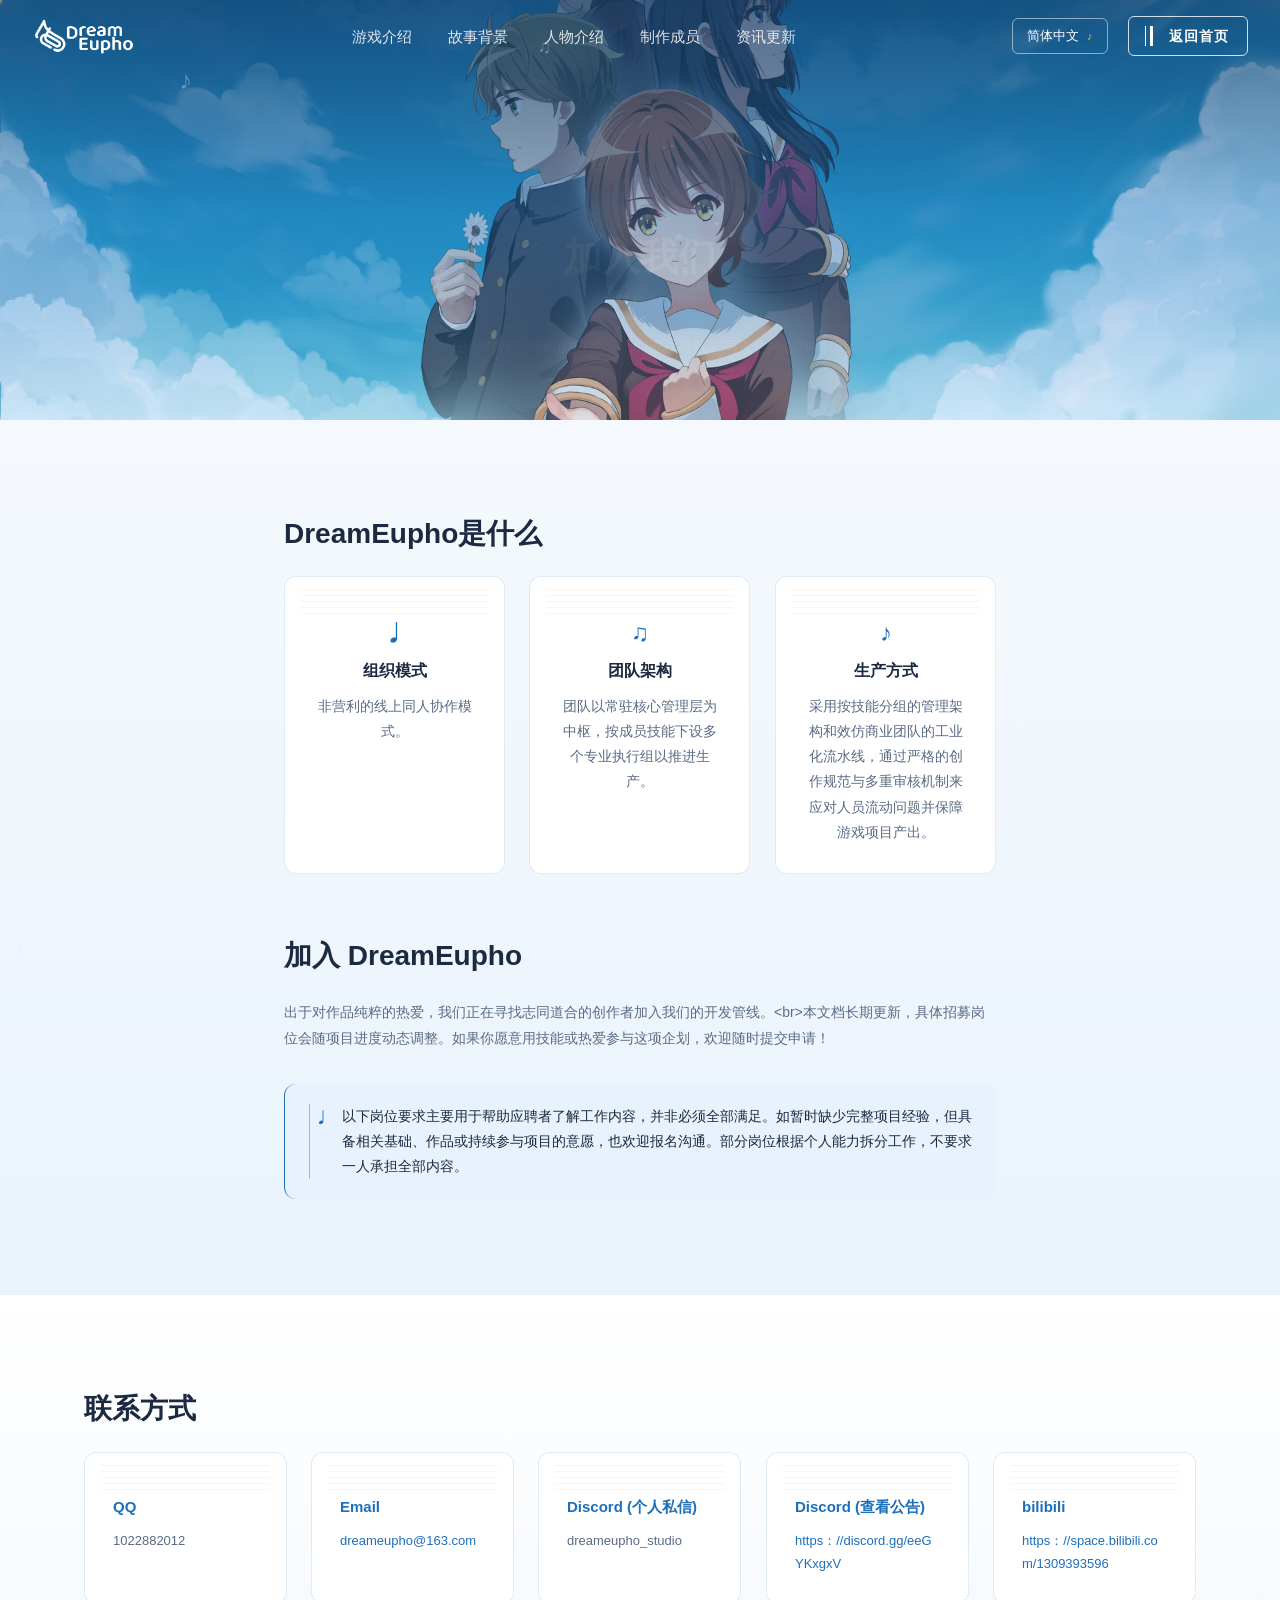
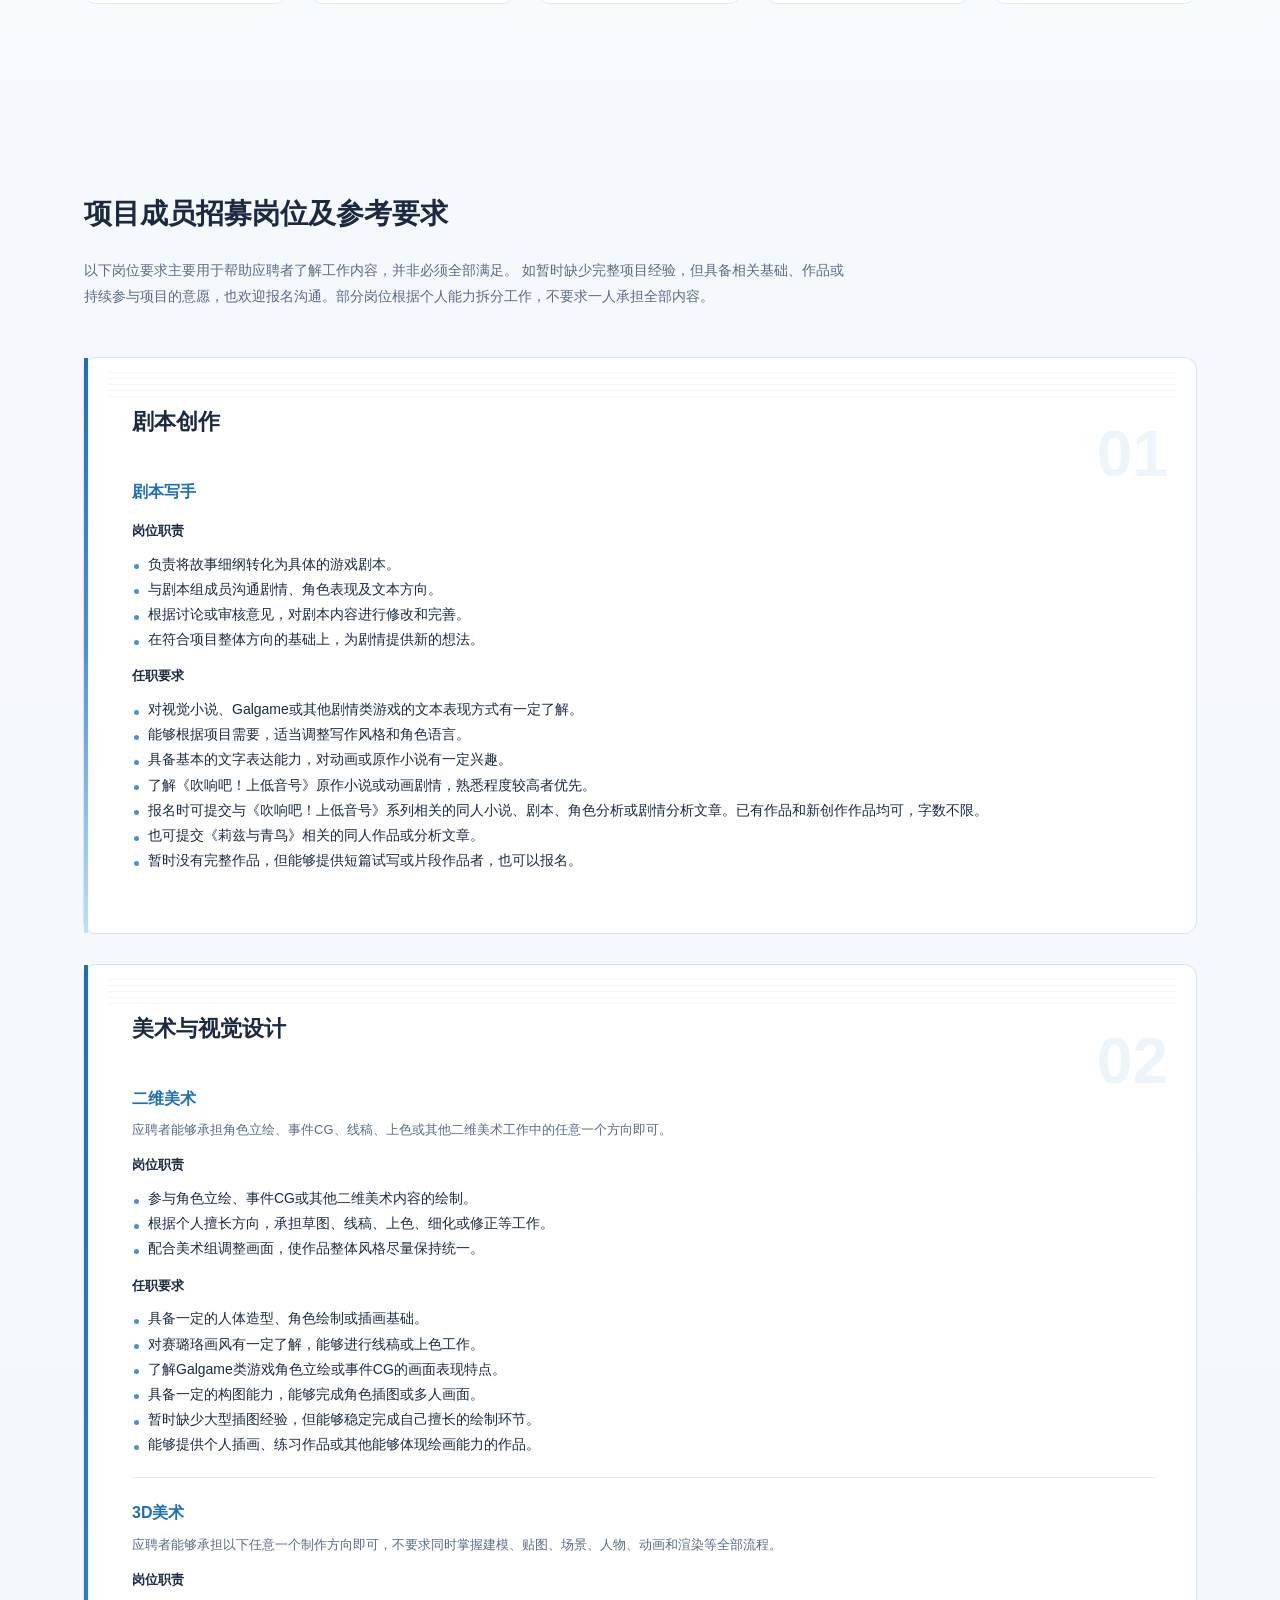
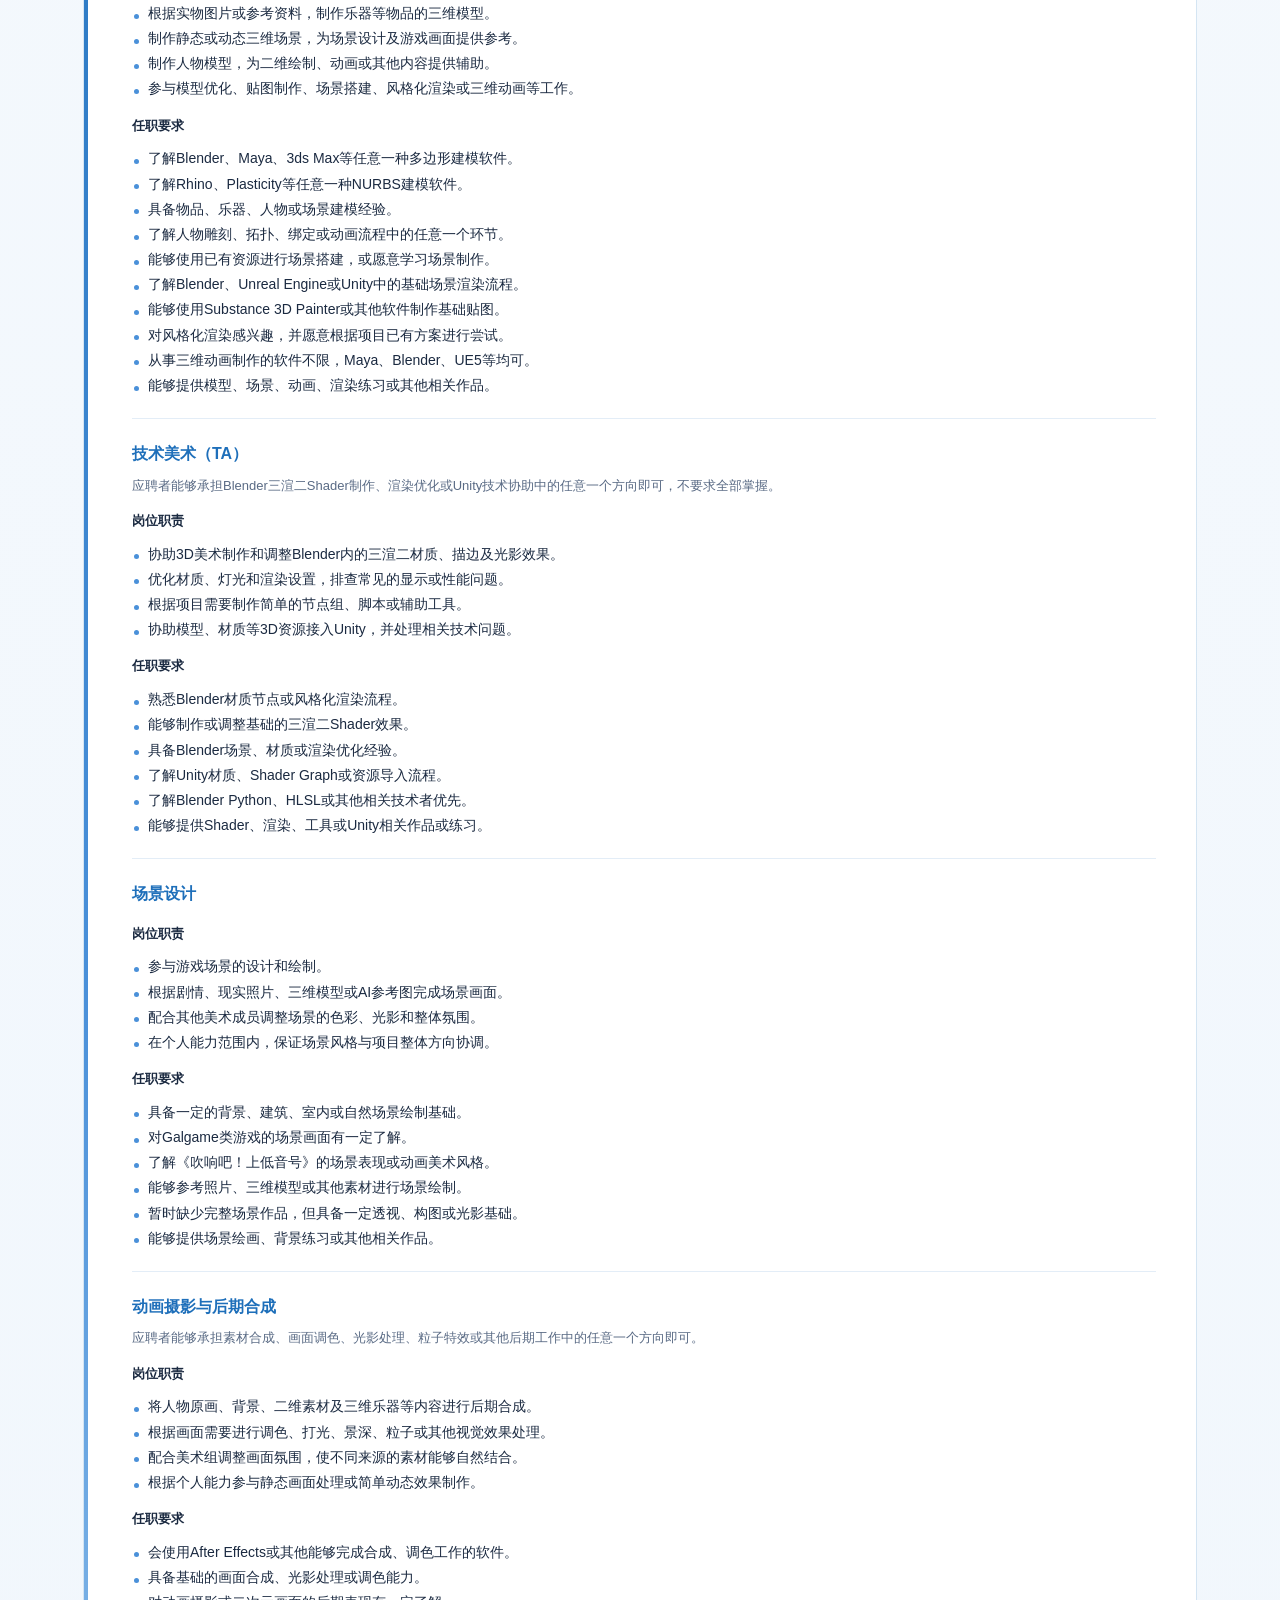
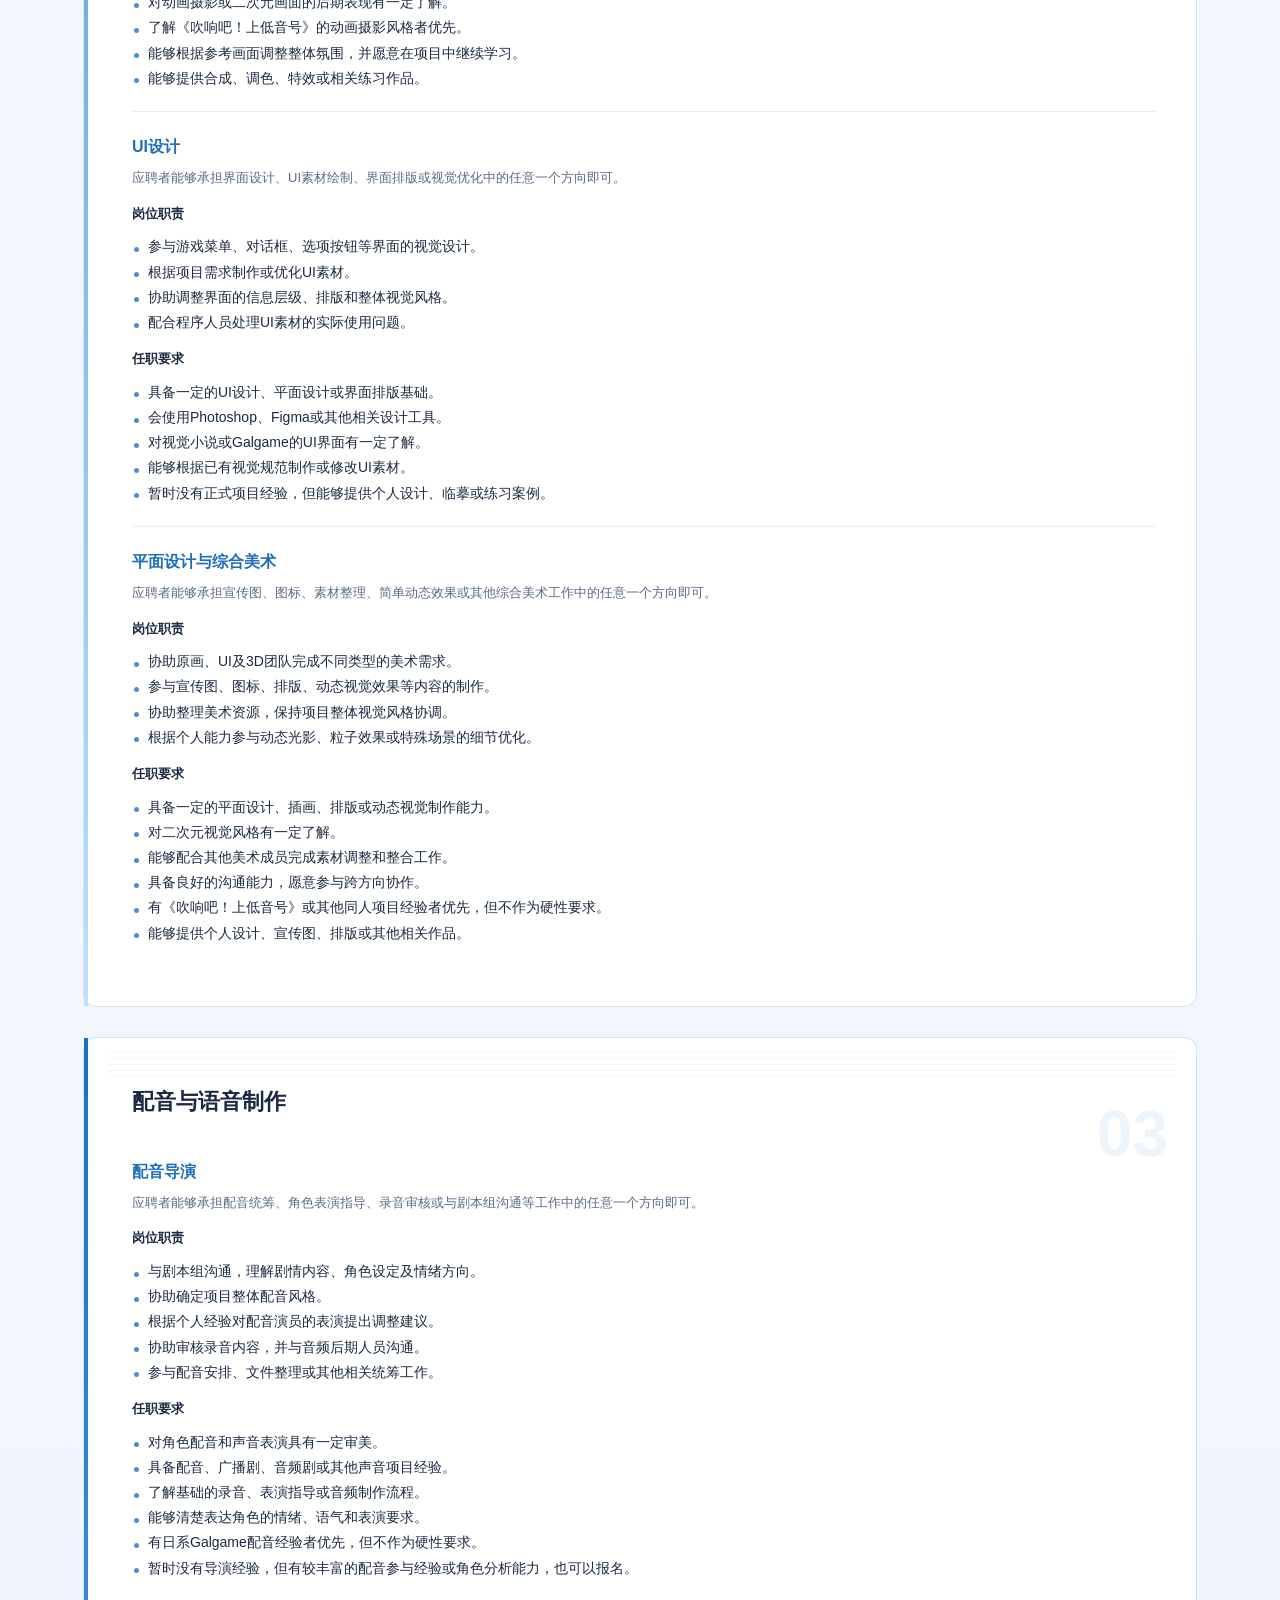
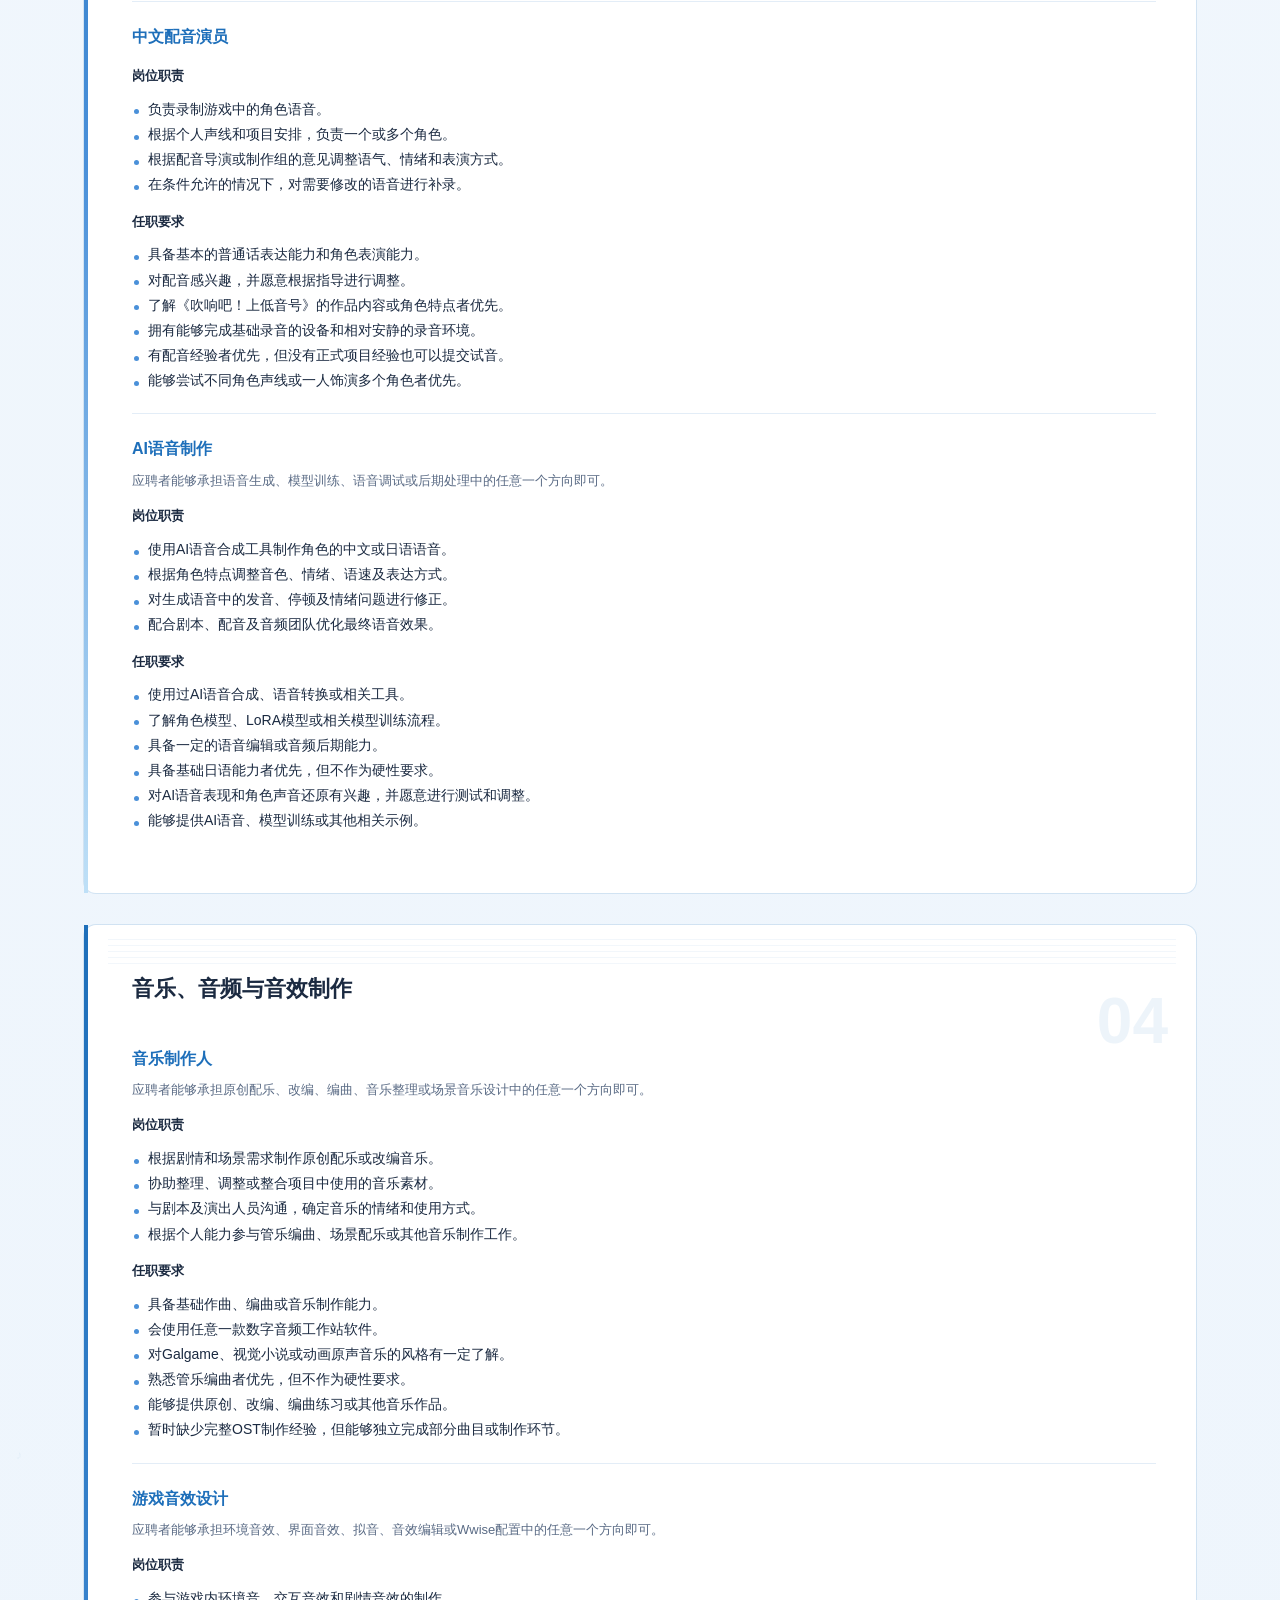
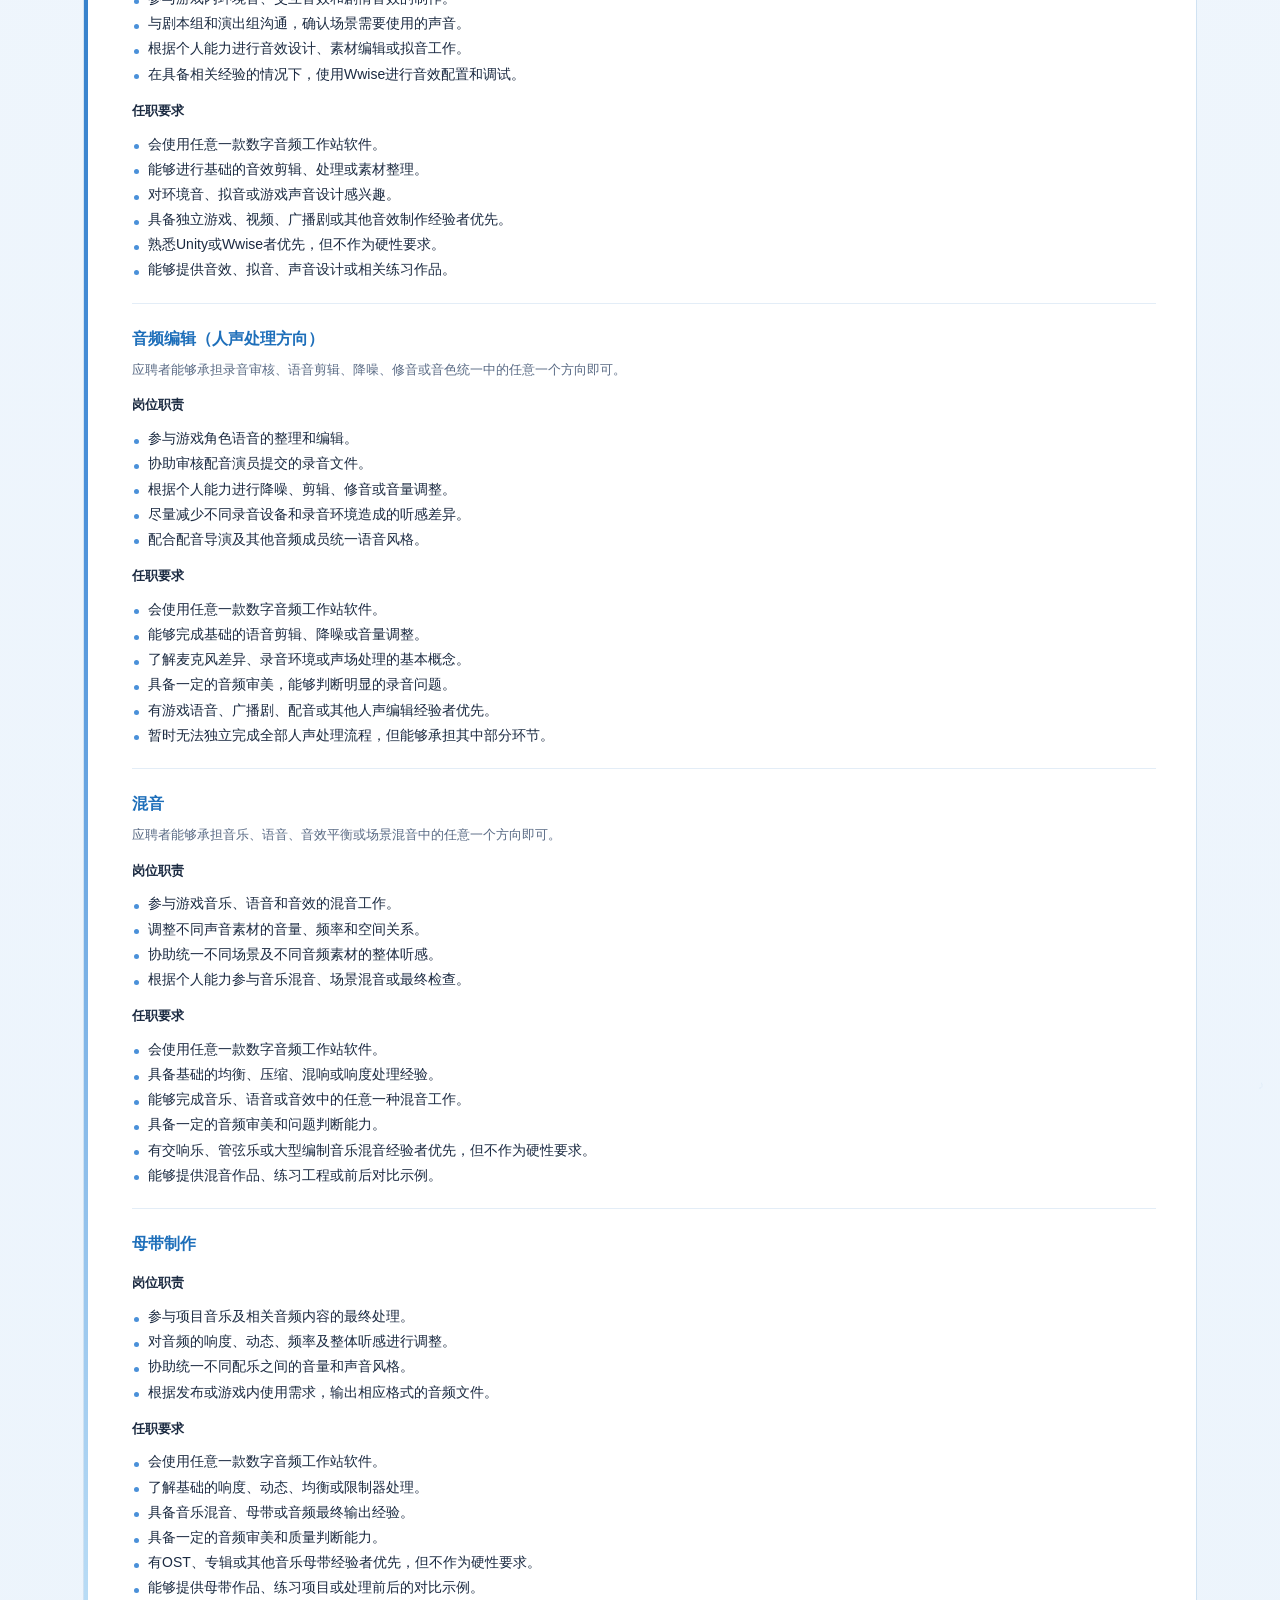
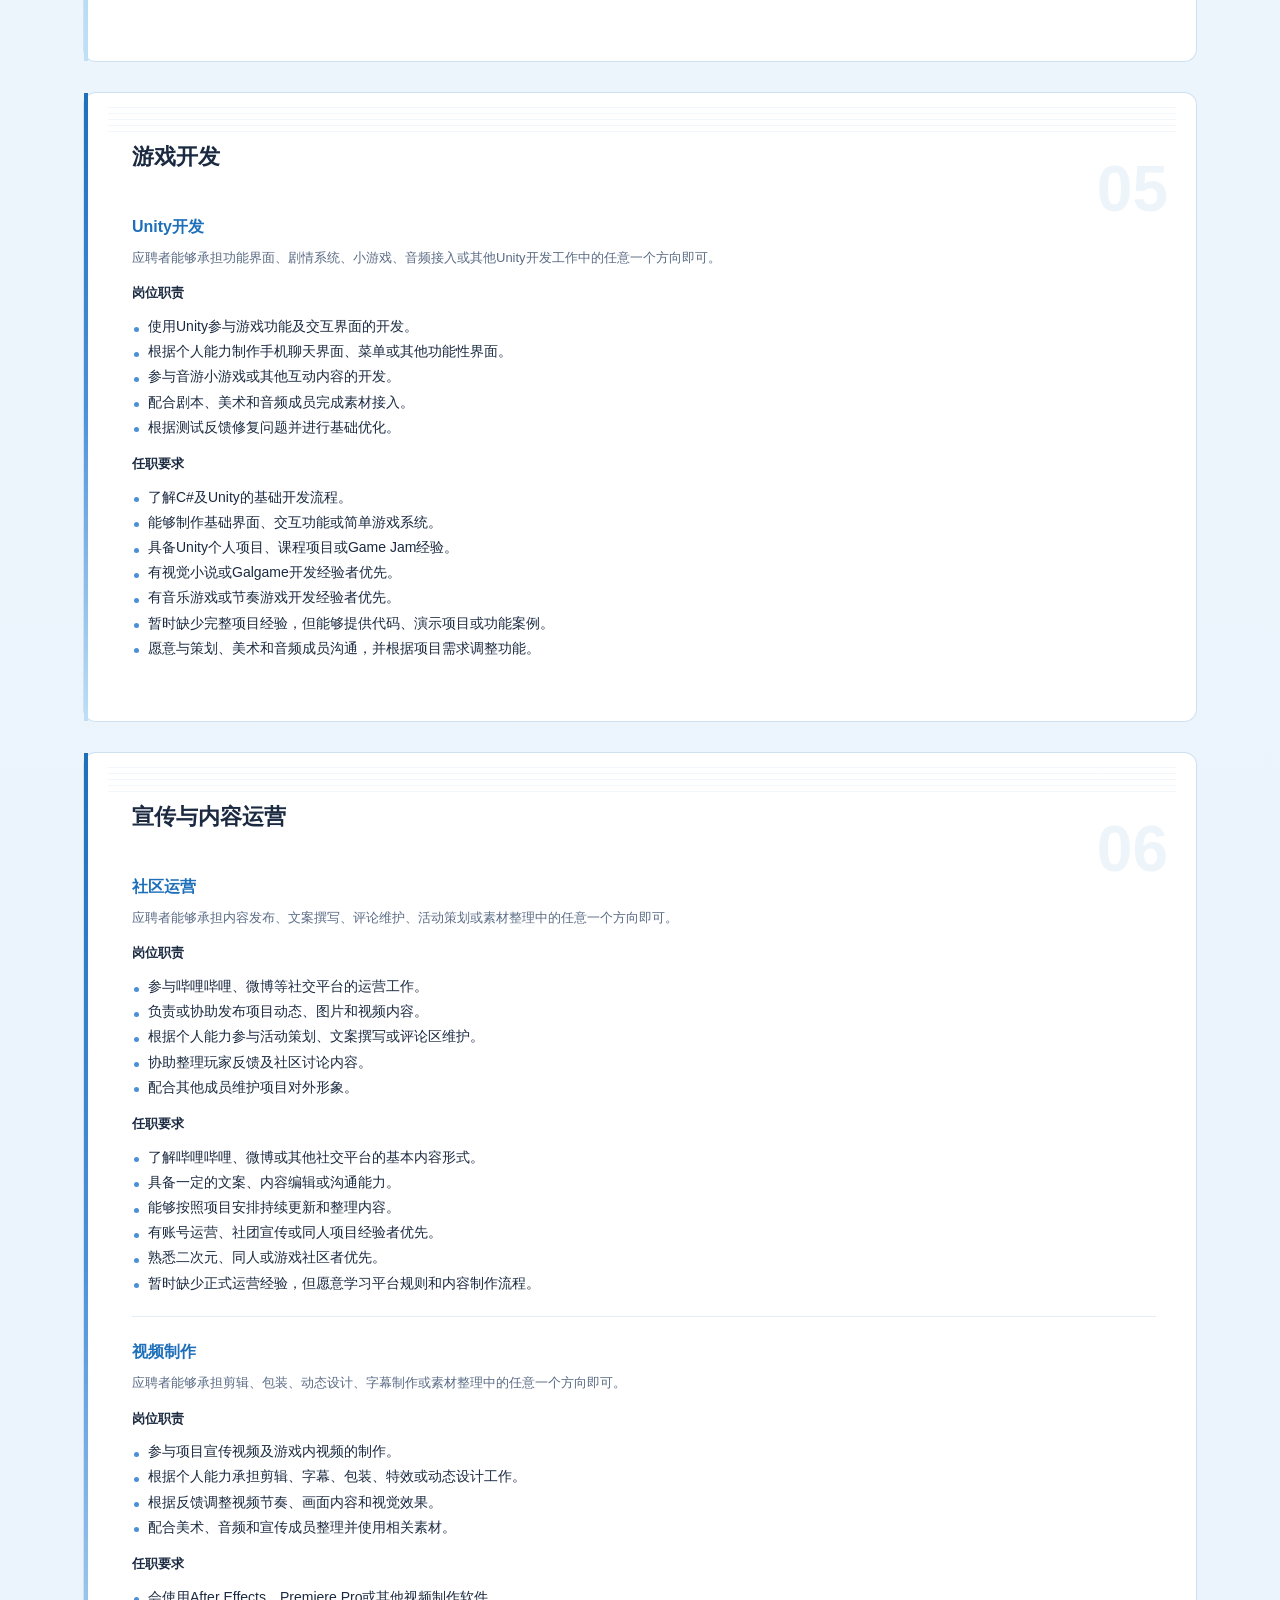
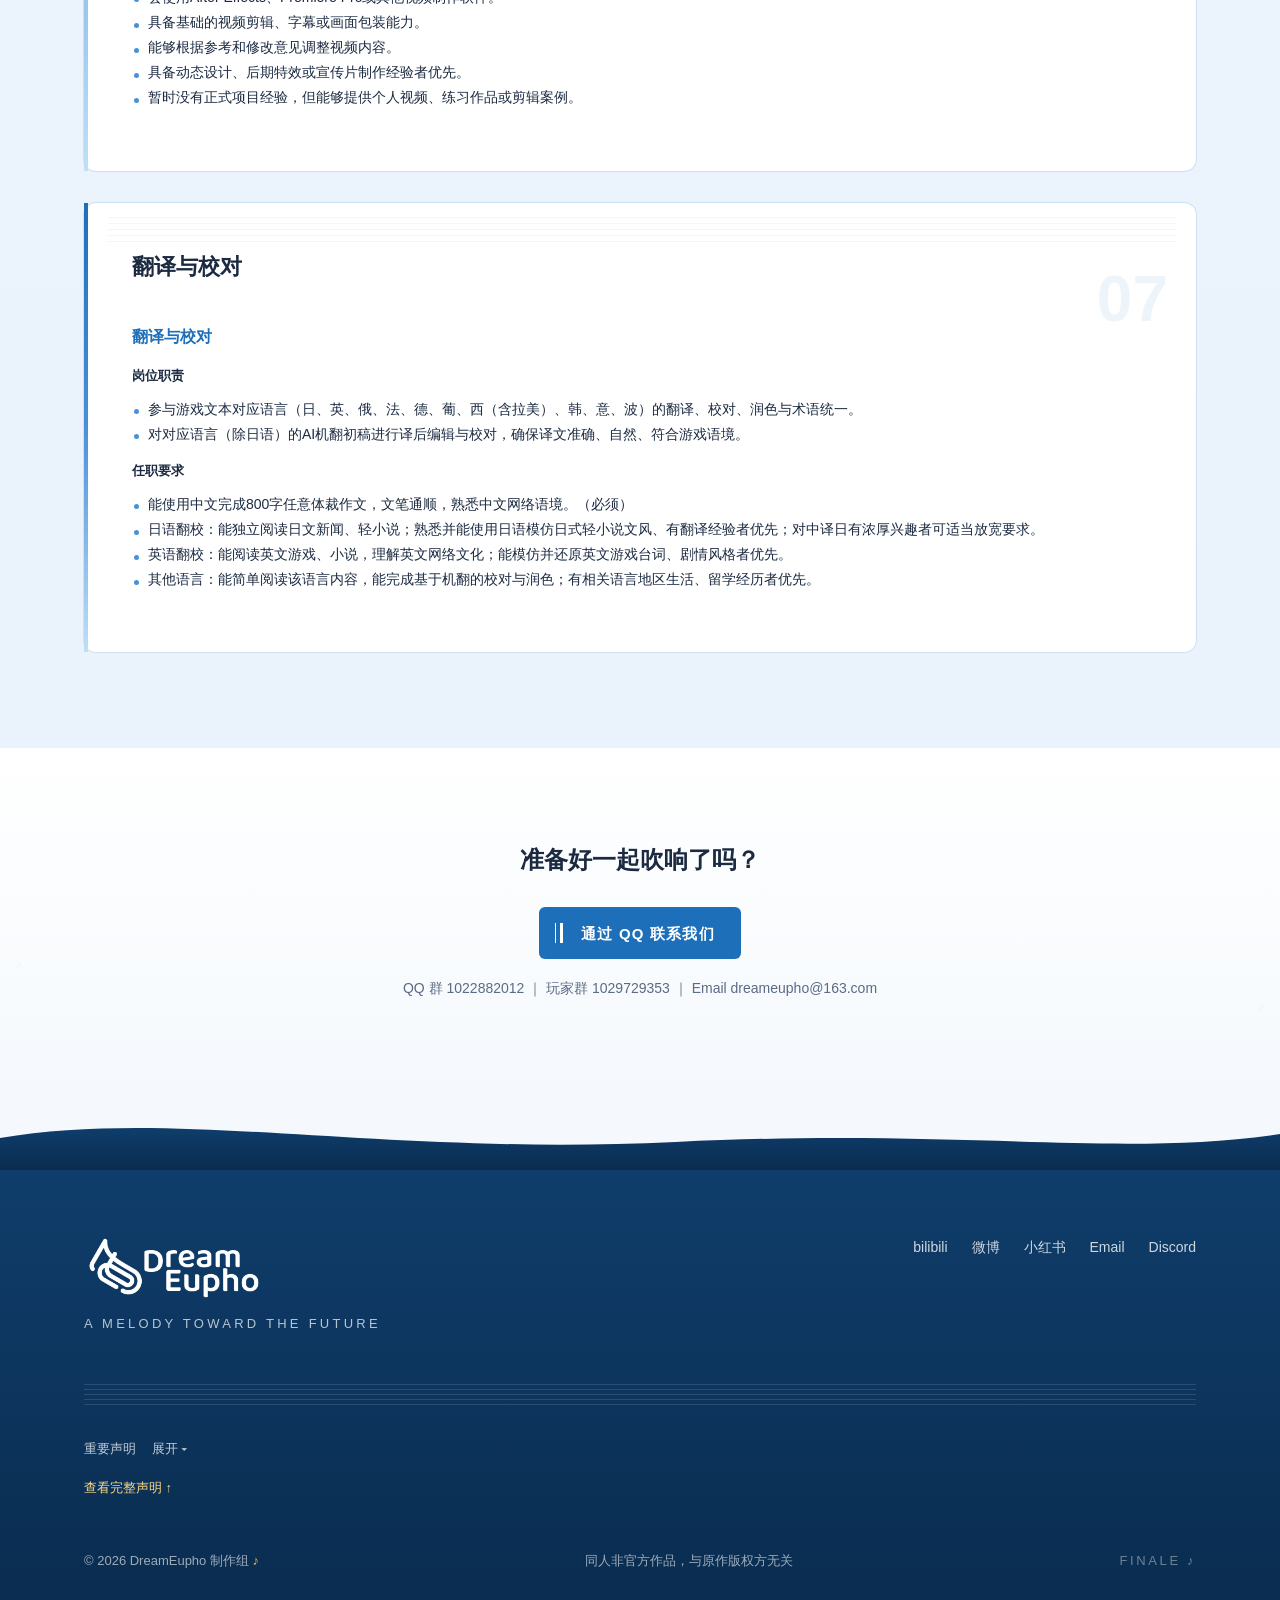
==== recruit.html @ 2f599049 "Initial commit: DreamEupho 梦想悠风 宣传网站" ====
<!DOCTYPE html>
<html lang="zh-CN">
<head>
<meta charset="UTF-8">
<meta name="viewport" content="width=device-width, initial-scale=1.0">
<title>加入我们 — DreamEupho 梦想悠风</title>
<meta name="description" content="DreamEupho 梦想悠风 项目成员招募 — 剧本 / 美术 / 配音 / 音乐 / 程序 / 运营 / 翻译 七大方向。">
<link rel="icon" type="image/png" href="assets/img/logo/DreamEupho_LOGO_b.png">
<link rel="stylesheet" href="css/style.css">
</head>
<body data-recr>

<!-- 五线谱滚动进度条 -->
<div class="progress" aria-hidden="true">
  <div class="progress-line"></div>
  <div class="progress-note">♪</div>
</div>

<!-- ================= 顶部导航「节目单谱架」 ================= -->
<nav class="nav" id="nav">
  <div class="nav-inner">
    <a class="brand" href="index.html">
      <span class="nav-logo"><img src="assets/img/logo/DreamEupho_LOGO_a.png" alt="DreamEupho"></span>
    </a>
    <div class="nav-links">
      <a href="index.html#intro" class="nav-link" data-ri18n="navIntro">游戏介绍</a>
      <a href="index.html#story" class="nav-link" data-ri18n="navStory">故事背景</a>
      <a href="index.html#characters" class="nav-link" data-ri18n="navChars">人物介绍</a>
      <a href="index.html#credits" class="nav-link" data-ri18n="navCredits">制作成员</a>
      <a href="index.html#news" class="nav-link" data-ri18n="navNews">资讯更新</a>
    </div>
    <div class="nav-right">
      <div class="mlang" id="mlangNav">
        <button class="mlang-btn" type="button" aria-expanded="false" aria-haspopup="listbox">
          <span class="mlang-current">简体中文</span><span class="mlang-caret">♪</span>
        </button>
        <div class="mlang-panel" role="listbox" aria-label="Language"></div>
      </div>
      <a href="index.html" class="btn btn-primary nav-cta"><span data-ri18n="backHome">返回首页</span></a>
      <button class="hamburger" id="hamburger" aria-label="打开菜单" aria-expanded="false">
        <span class="bar"></span><span class="bar"></span><span class="h-note">♪</span>
      </button>
    </div>
  </div>
</nav>

<!-- ================= 移动端菜单「演奏会节目单」 ================= -->
<div class="mobile-menu" id="mobileMenu">
  <div class="mm-panel">
    <div class="mm-header">
      <span class="mm-brandimg"><img src="assets/img/logo/DreamEupho_LOGO_b.png" alt=""></span>
      <div class="mm-headertext">
        <span class="mm-prog">PROGRAM</span>
        <span class="mm-sub" data-i18n="mmSub">节目单 · 通向未来的旋律</span>
      </div>
      <button class="mm-close" id="mmClose" aria-label="关闭菜单">
        <span class="bar-tc thin"></span><span class="bar-tc thick"></span>
      </button>
    </div>
    <nav class="mm-links">
      <a href="index.html#intro"><span class="mi">01</span><span class="mn" data-ri18n="navIntro">游戏介绍</span><span class="ml"></span><span class="me">INTRODUCTION</span></a>
      <a href="index.html#story"><span class="mi">02</span><span class="mn" data-ri18n="navStory">故事背景</span><span class="ml"></span><span class="me">STORY</span></a>
      <a href="index.html#characters"><span class="mi">03</span><span class="mn" data-ri18n="navChars">人物介绍</span><span class="ml"></span><span class="me">CHARACTERS</span></a>
      <a href="index.html#credits"><span class="mi">04</span><span class="mn" data-ri18n="navCredits">制作成员</span><span class="ml"></span><span class="me">CREDITS</span></a>
      <a href="index.html#news"><span class="mi">05</span><span class="mn" data-ri18n="navNews">资讯更新</span><span class="ml"></span><span class="me">NEWS</span></a>
    </nav>
    <div class="mm-bottom">
      <div class="mlang" id="mlangMenu">
        <button class="mlang-btn" type="button" aria-expanded="false" aria-haspopup="listbox">
          <span class="mlang-current">简体中文</span><span class="mlang-caret">♪</span>
        </button>
        <div class="mlang-panel" role="listbox" aria-label="Language"></div>
      </div>
      <a href="index.html" class="btn btn-primary mm-join"><span data-ri18n="backHome">返回首页</span></a>
    </div>
    <svg class="mm-cloud" viewBox="0 0 1440 90" preserveAspectRatio="none" aria-hidden="true">
      <path d="M0,90 L0,58 C180,20 380,78 720,60 C1040,44 1260,80 1440,52 L1440,90 Z" fill="#FFFFFF"/>
    </svg>
  </div>
</div>

<main>

  <!-- ================= ENCORE 页头 ================= -->
  <section class="encore-head" id="top">
    <div class="hero-bgimg" aria-hidden="true"></div>
    <div class="hero-shade" aria-hidden="true"></div>
    <span class="hero-note hn-1" aria-hidden="true">♪</span>
    <span class="hero-note hn-2" aria-hidden="true">♫</span>

    <div class="encore-content">
      <span class="encore-num">EN</span>
      <h1 class="encore-title" data-ri18n="headerEyebrow">加入我们</h1>
      <p class="encore-en" data-ri18n="headerSub">JOIN US</p>
      <p class="encore-sub" data-i18n="encoreSub">出于对作品纯粹的热爱，我们正在寻找志同道合的创作者</p>
    </div>
  </section>

  <!-- ================= 招募说明 ================= -->
  <section class="section mv-block" id="about">
    <span class="baton" aria-hidden="true"></span>
    <div class="container-narrow reveal">
      <h2 class="sec-title" id="aboutTitle">DreamEupho 是什么</h2>
      <div class="what-cards" id="whatCards"></div>

      <h2 class="sec-title" id="joinTitle">加入 DreamEupho</h2>
      <p class="sec-desc" id="joinText">出于对作品纯粹的热爱，我们正在寻找志同道合的创作者加入我们的开发管线。本文档长期更新，具体招募岗位会随项目进度动态调整。如果你愿意用技能或热爱参与这项企划，欢迎随时提交申请！</p>
      <div class="tip-bar">
        <span class="tip-icon">♩</span>
        <span data-i18n="rTip">以下岗位要求主要用于帮助应聘者了解工作内容，并非必须全部满足。如暂时缺少完整项目经验，但具备相关基础、作品或持续参与项目的意愿，也欢迎报名沟通。部分岗位根据个人能力拆分工作，不要求一人承担全部内容。</span>
      </div>
    </div>
  </section>

  <!-- ================= 联系方式 ================= -->
  <section class="section section-alt mv-block" id="contact">
    <span class="baton" aria-hidden="true"></span>
    <div class="container reveal">
      <h2 class="sec-title" id="contactTitle">联系方式</h2>
      <div class="contact-grid" id="contactGrid"></div>
    </div>
  </section>

  <!-- ================= 岗位列表 ================= -->
  <section class="section mv-block" id="jobs">
    <span class="baton" aria-hidden="true"></span>
    <div class="container reveal">
      <h2 class="sec-title" id="jobsTitle">项目成员招募岗位</h2>
      <p class="sec-desc" id="jobsDesc">以下岗位要求主要用于帮助应聘者了解工作内容，并非必须全部满足。</p>
      <div class="job-list" id="jobList"></div>
    </div>
  </section>

  <!-- ================= 底部 CTA ================= -->
  <section class="section section-alt cta-bottom mv-block" id="join">
    <span class="baton" aria-hidden="true"></span>
    <div class="container reveal">
      <h2 data-ri18n="ctaBottomTitle">准备好一起吹响了吗？</h2>
      <a href="mailto:dreameupho@163.com" class="btn btn-primary btn-lg" data-ri18n="ctaBottomBtn">通过 QQ 联系我们</a>
      <p class="cta-sub" style="margin-top:16px;color:var(--slate);">QQ 群 1022882012 ｜ 玩家群 1029729353 ｜ Email dreameupho@163.com</p>
    </div>
  </section>

</main>

<!-- ================= 页脚 ================= -->
<svg class="foot-cloud" viewBox="0 0 1440 72" preserveAspectRatio="none" aria-hidden="true">
  <defs>
    <linearGradient id="gNightR" x1="0" y1="0" x2="0" y2="1">
      <stop offset="0" stop-color="#0F3D6B"/><stop offset="1" stop-color="#0A2C4F"/>
    </linearGradient>
  </defs>
  <path d="M0,72 L0,40 C200,10 420,58 760,44 C1080,30 1260,60 1440,36 L1440,72 Z" fill="url(#gNightR)"/>
</svg>

<footer class="footer">
  <div class="container">
    <div class="footer-top">
      <div class="foot-brand">
        <img src="assets/img/logo/DreamEupho_LOGO_a.png" alt="DreamEupho 梦想悠风" class="foot-logo">
        <p class="foot-tagline" data-i18n="footTagline">A MELODY TOWARD THE FUTURE</p>
      </div>
      <div class="foot-social">
        <a href="https://space.bilibili.com/1309393596" target="_blank" rel="noopener">bilibili</a>
        <a href="https://weibo.com" target="_blank" rel="noopener">微博</a>
        <a href="https://www.xiaohongshu.com" target="_blank" rel="noopener">小红书</a>
        <a href="mailto:dreameupho@163.com">Email</a>
        <a href="https://discord.gg/eeGYKxgxV" target="_blank" rel="noopener">Discord</a>
      </div>
    </div>

    <hr class="foot-divider">

    <div class="foot-notice">
      <button class="foot-notice-toggle"><span data-i18n="footNotice">重要声明</span>&nbsp;<span class="caret" data-i18n="footExpand">展开 ▾</span></button>
      <div class="foot-notice-body" id="footNoticeBody"></div>
      <a href="index.html#notice" class="foot-notice-link" data-i18n="footFull">查看完整声明 ↑</a>
    </div>

    <div class="foot-bottom">
      <span><span id="footCopyright">© 2026 DreamEupho 制作组</span> <span class="gold-note">♪</span></span>
      <span data-ri18n="footerLine1" id="footDoujin">同人非官方作品，与原作版权方无关</span>
      <span class="finale">FINALE ♪</span>
    </div>
  </div>
</footer>

<script src="js/data.js?v=2"></script>
<script src="js/main.js?v=2"></script>
<script src="js/recruit-i18n.js?v=2"></script>
</body>
</html>
---- css/style.css ----
/* ============================================================
   DreamEupho 梦想悠风 — 宣传网站全局样式 v3（去 AI 化）
   规范来源：设计/设计方案.md（v1）+ 设计/设计修订v2.md + 设计/设计去AI化.md
   「节目单谱架 / 总谱页头 / 乐谱纸 / 小节线」—— 从管乐团题材长出的定制语言
   ============================================================ */

/* ---------- 1. 变量与基础 ---------- */
:root {
  --blue: #1E6FBA;
  --blue-deep: #0F3D6B;
  --blue-mid: #4A90D9;
  --blue-pale: #BFE0F7;
  --white: #FFFFFF;
  --mist: #F5F9FD;
  --gold: #F2B33D;
  --honey: #FBD98A;
  --ink: #1B2A41;
  --slate: #5A6B85;
  --tag-bg: #E8F2FC;

  --grad-sky: linear-gradient(180deg, #0F3D6B 0%, #1E6FBA 45%, #4A90D9 75%, #BFE0F7 100%);
  --grad-mist: linear-gradient(180deg, #FFFFFF 0%, #F5F9FD 100%);
  --grad-gold: linear-gradient(90deg, #F2B33D, #FBD98A);
  --grad-night: linear-gradient(180deg, #0F3D6B, #0A2C4F);
  --grad-logo: linear-gradient(135deg, #1E6FBA, #4A90D9);

  --shadow-card: 0 4px 24px rgba(30,111,186,0.08);
  --shadow-hover: 0 12px 40px rgba(30,111,186,0.16);
  --shadow-cta: 0 6px 20px rgba(30,111,186,0.35);

  --font-cn: "Noto Sans SC", "Source Han Sans SC", "思源黑体", "PingFang SC", "Hiragino Sans GB", "Microsoft YaHei", sans-serif;
  --font-en: "Quicksand", "Noto Sans SC", "PingFang SC", sans-serif;

  --r-card: 12px;
  --r-btn: 6px;
}

* { margin: 0; padding: 0; box-sizing: border-box; }

html {
  scroll-behavior: smooth;
  -webkit-text-size-adjust: 100%;
}

body {
  font-family: var(--font-cn);
  font-size: 16px;
  line-height: 1.9;
  color: var(--ink);
  background: var(--mist);
  overflow-x: hidden;
}

html.lang-en body,
html.lang-en p,
html.lang-en li { line-height: 1.8; }

img { display: block; max-width: 100%; }

a { color: var(--blue); text-decoration: none; }
button { font-family: inherit; cursor: pointer; border: none; background: none; }

ul, ol { list-style: none; }

h1, h2, h3, h4 { font-family: var(--font-cn); color: var(--ink); line-height: 1.3; }

::selection { background: var(--blue-pale); color: var(--blue-deep); }

/* 锚点偏移（导航 72px） */
section[id] { scroll-margin-top: 88px; }

/* ---------- 2. 工具类 ---------- */
.container { max-width: 1160px; margin: 0 auto; padding: 0 24px; }
.container-narrow { max-width: 760px; margin: 0 auto; padding: 0 24px; }
.container-wide { max-width: 1280px; margin: 0 auto; padding: 0 24px; }

.section {
  padding: 96px 0;
  position: relative;
  background: linear-gradient(180deg, #F5F9FD 0%, #EAF3FC 100%);
}
.section-alt { background: linear-gradient(180deg, #FFFFFF 0%, #F5F9FD 100%); }
/* 正文区淡音符氛围（左右各一，固定不漂移） */
.section::before,
.section::after {
  content: "♪";
  position: absolute;
  font-size: 12px;
  line-height: 1;
  color: rgba(30,111,186,0.05);
  pointer-events: none;
  z-index: 0;
}
.section::before { left: 16px; top: 60%; }
.section::after { right: 16px; top: 72%; }
/* 极淡云朵剪影（角落固定） */
.bg-cloud {
  position: absolute;
  opacity: 0.05;
  pointer-events: none;
  z-index: 0;
}
.bg-c1 { right: 0; top: 18%; width: 60%; height: 56px; }
.bg-c2 { left: 0; bottom: 8%; width: 55%; height: 60px; }
.bg-c3 { right: 0; bottom: 12%; width: 65%; height: 52px; }

.gold-note { color: var(--gold); font-style: normal; }

/* 五线谱工具类（repeating-linear-gradient，参数随场景覆盖） */
.staff {
  display: block;
  height: 49px;
  background-image: repeating-linear-gradient(
    to bottom,
    currentColor 0px,
    currentColor 1px,
    transparent 1px,
    transparent 12px
  );
  pointer-events: none;
}

/* 子区块标题：小节线样式的短竖线 */
.sub-head {
  display: flex;
  align-items: center;
  gap: 14px;
  font-size: 20px;
  font-weight: 700;
  margin: 0 0 24px;
}
.sub-head::before {
  content: "";
  width: 4px;
  height: 22px;
  border-radius: 2px;
  background: var(--blue);
  box-shadow: 2px 0 0 rgba(30,111,186,0.35);
  flex: none;
}

/* ---------- 3. C.1 小节线按钮 ---------- */
.btn {
  position: relative;
  display: inline-flex;
  align-items: center;
  justify-content: center;
  font-family: var(--font-en);
  font-weight: 700;
  font-size: 15px;
  line-height: 1;
  letter-spacing: 0.08em;
  border-radius: var(--r-btn);
  padding: 0 26px 0 42px;
  white-space: nowrap;
  transition: background 0.2s ease, color 0.2s ease, transform 0.2s ease;
}
.btn:hover { transform: translateY(-1px); }
.btn:active { transform: scale(0.98); }
/* 左内侧终止线：细线 1px + 粗线 3px，间距 4px，高 20px */
.btn::before,
.btn::after {
  content: "";
  position: absolute;
  left: 16px;
  top: 50%;
  transform: translateY(-50%);
  height: 20px;
  background: currentColor;
}
.btn::before { width: 1px; }
.btn::after {
  left: 21px;
  width: 3px;
  transition: background 0.2s ease, transform 0.2s ease;
}
.btn:hover::after { background: var(--gold); transform: translateY(-50%) translateX(2px); }

.btn-lg { height: 52px; }
.btn-md { height: 48px; }

/* 主按钮（浅底）：主蓝底白字 */
.btn-primary { background: var(--blue); color: var(--white); }
.btn-primary:hover { background: var(--blue-deep); }
/* 白底按钮（深底/Hero）：白底主蓝字 */
.btn-white { background: var(--white); color: var(--blue); }
.btn-white:hover { color: var(--blue-mid); }
/* 次按钮：透明底 1px 主蓝 45% 描边 */
.btn-ghost { border: 1px solid rgba(30,111,186,0.45); color: var(--blue); background: transparent; }
.btn-ghost:hover { background: var(--tag-bg); }
/* 深蓝底上的白色描边次按钮 */
.btn-ghost-white { border: 1px solid rgba(255,255,255,0.45); color: var(--white); background: transparent; }
.btn-ghost-white:hover { background: rgba(255,255,255,0.15); }
/* 音符 hover 颤音 */
.btn .note { display: inline-block; font-style: normal; color: var(--gold); }
.btn:hover .note { animation: vibrato 0.3s ease 2; }

/* 文字链接按钮 */
.link-btn { color: var(--blue); font-weight: 700; font-size: 16px; display: inline-flex; align-items: center; gap: 4px; }
.link-btn .arr { transition: transform 0.2s ease; }
.link-btn:hover .arr { transform: translateX(4px); }

/* ---------- 4. C.2 乐谱纸卡片 ---------- */
.card {
  position: relative;
  background: var(--white);
  border: 1px solid rgba(30,111,186,0.14);
  border-radius: var(--r-card);
  padding: 44px 28px 28px;
  transition: border-color 0.25s ease, transform 0.25s ease;
}
/* 页眉谱线带（5×1px 线距 6px 主蓝 6%，距顶 12px） */
.card::before {
  content: "";
  position: absolute;
  top: 12px;
  left: 16px;
  right: 16px;
  height: 25px;
  background-image: repeating-linear-gradient(to bottom, rgba(30,111,186,0.06) 0 1px, transparent 1px 6px);
  transition: opacity 0.25s ease;
  pointer-events: none;
}
/* 右上角金♪落款（hover 淡入） */
.card::after {
  content: "♪";
  position: absolute;
  top: 15px;
  right: 18px;
  font-size: 12px;
  line-height: 1;
  color: var(--gold);
  opacity: 0;
  transition: opacity 0.2s ease;
  pointer-events: none;
}
.card:hover { border-color: rgba(30,111,186,0.45); transform: translateY(-2px); }
.card:hover::before { background-image: repeating-linear-gradient(to bottom, rgba(30,111,186,0.12) 0 1px, transparent 1px 6px); }
.card:hover::after { opacity: 1; animation: vibrato 0.3s ease 2; }

/* ---------- 5. C.5 批注框标签 ---------- */
.chip {
  display: inline-flex;
  align-items: center;
  height: 26px;
  padding: 0 10px;
  border-radius: 4px;
  border: 1px solid rgba(30,111,186,0.3);
  background: transparent;
  font-size: 12px;
  font-weight: 700;
  letter-spacing: 0.03em;
  color: var(--blue);
}
.chip-gold { border-color: rgba(242,179,61,0.6); color: var(--gold); }
.chip-slate { border-color: rgba(90,107,133,0.35); color: var(--slate); }

/* ---------- 6. 进入动效（C.6 记谱动作 + B.1 乐章表演） ---------- */
/* 区块容器：内容区微升 8px（不隐藏，供页头表演可见） */
.reveal { transform: translateY(8px); transition: transform 0.6s cubic-bezier(0.16, 1, 0.3, 1); }
.reveal.in { transform: none; }
/* 内容块：滚动驱动渐进呈现（Apple 式：opacity + translateY + scale 随进入视口进度） */
.fade-up { opacity: 0; transform: translateY(48px) scale(0.98); transition: opacity 0.4s cubic-bezier(0.16, 1, 0.3, 1), transform 0.4s cubic-bezier(0.16, 1, 0.3, 1); will-change: transform; }
.fade-up.in { opacity: 1; transform: none; }
/* Chrome/Edge 115+：CSS Scroll-Driven Animations（丝滑零 JS，双向滚动驱动） */
@supports (animation-timeline: view()) {
  .fade-up {
    animation: appleFade cubic-bezier(0.16, 1, 0.3, 1) both;
    animation-timeline: view();
    animation-range: entry 0% entry 95%;
  }
  /* 同区块偶数元素在时间线上错开约 5%（等价负 delay），依次浮现的 Apple 节奏 */
  .fade-up:nth-child(2n) { animation-range: entry 5% entry 100%; }
  /* hover 时暂停滚动驱动动画（fill both 会锁死 transform），让卡片普通 hover 位移生效 */
  .fade-up:hover { animation: none; opacity: 1; transform: translateY(-2px); }
  .news-row.fade-up:hover { transform: none; }
  @keyframes appleFade {
    from { opacity: 0; transform: translateY(48px) scale(0.98); }
    to { opacity: 1; transform: none; }
  }
}

/* 指挥棒起拍：每个乐章的「起拍」金线 */
.mv-block { position: relative; }
.baton {
  position: absolute;
  top: 40px;
  left: 0; right: 0;
  height: 2px;
  background: var(--gold);
  border-radius: 2px;
  transform: scaleX(0);
  transform-origin: left center;
  opacity: 0;
  pointer-events: none;
  z-index: 5;
}
.baton.go { animation: batonSweep 0.35s cubic-bezier(0.16, 1, 0.3, 1) forwards; }
@keyframes batonSweep {
  0% { transform: scaleX(0); opacity: 0; }
  25% { opacity: 1; }
  100% { transform: scaleX(1); opacity: 0; }
}
@keyframes popIn {
  0% { transform: scale(0.8); opacity: 0; }
  100% { transform: scale(1); opacity: 1; }
}

/* ---------- 7. 顶部导航「节目单谱架」（透明态 + 纸感态） ---------- */
.nav {
  position: fixed;
  top: 0; left: 0; right: 0;
  height: 72px;
  background: transparent;
  z-index: 100;
  transition: background 0.3s ease;
}
/* 透明态无 ::after 谱线（Hero CG 干净）；纸感态保留（见 .nav.paper::after） */
/* 顶部透明态文字/线/控件 */
.nav .nav-link { color: rgba(255,255,255,0.85); }
.nav .nav-link:hover { color: #FFFFFF; }
.nav .nav-link:hover::before { opacity: 0.8; color: var(--blue-pale); }
.nav .nav-link.active { color: #FFFFFF; }
.nav .nav-link.active::before { opacity: 1; color: var(--gold); }
.nav-links .nav-link + .nav-link::after { background: rgba(255,255,255,0.3); }
.nav .lang-btn { color: rgba(255,255,255,0.7); }
.nav .lang-btn:hover { color: #FFFFFF; }
.nav .lang-btn.active { color: #FFFFFF; }
.nav .lang-btn.active::before { color: var(--gold); }
.nav .lang-switch .lang-btn + .lang-btn::before { background: rgba(255,255,255,0.3); }
/* 加入我们：顶部态白描边款 */
.nav .nav-cta {
  background: transparent;
  color: #FFFFFF;
  border: 1.5px solid rgba(255,255,255,0.8);
}
.nav .nav-cta:hover { background: rgba(255,255,255,0.15); color: #FFFFFF; }
.nav .nav-cta::before, .nav .nav-cta::after { background: currentColor; }
/* 汉堡：顶部态白线条白♪ */
.nav .hamburger .bar { background: #FFFFFF; }
.nav .hamburger .h-note { color: var(--gold); }

/* 滚动后纸感态（白纸谱架） */
.nav.paper { background: rgba(255,255,255,0.98); }
.nav.paper::after {
  content: "";
  position: absolute;
  left: 0; right: 0; bottom: 0;
  height: 17px;
  background-image: repeating-linear-gradient(to bottom, rgba(30,111,186,0.12) 0 1px, transparent 1px 4px);
  pointer-events: none;
  transition: background-image 0.3s ease;
}
.nav.paper.scrolled::after {
  background-image: repeating-linear-gradient(to bottom, rgba(30,111,186,0.22) 0 1px, transparent 1px 4px);
}
.nav.paper .nav-link { color: var(--slate); }
.nav.paper .nav-link:hover { color: var(--blue); }
.nav.paper .nav-link:hover::before { opacity: 0.7; color: var(--blue-mid); }
.nav.paper .nav-link.active { color: var(--blue); font-weight: 700; }
.nav.paper .nav-link.active::before { opacity: 1; color: var(--gold); }
.nav.paper .nav-links .nav-link + .nav-link::after { background: rgba(30,111,186,0.18); }
.nav.paper .lang-btn { color: var(--slate); }
.nav.paper .lang-btn:hover { color: var(--blue-mid); }
.nav.paper .lang-btn.active { color: var(--blue); }
.nav.paper .lang-btn.active::before { color: var(--gold); }
.nav.paper .lang-switch .lang-btn + .lang-btn::before { background: rgba(30,111,186,0.25); }
.nav.paper .nav-cta { background: var(--blue); color: var(--white); border: none; }
.nav.paper .nav-cta:hover { background: var(--blue-deep); color: var(--white); }
.nav.paper .hamburger .bar { background: var(--blue); }
.nav.paper .hamburger .h-note { color: var(--gold); }

.nav-inner {
  max-width: 1320px;
  margin: 0 auto;
  padding: 0 32px;
  height: 72px;
  display: flex;
  align-items: center;
  gap: 24px;
}

/* 品牌区：Logo_a 内部图案直用（横版原比例，无圆形容器） */
.brand { display: flex; align-items: center; gap: 12px; flex: none; }
.nav-logo { display: flex; align-items: center; flex: none; }
.nav-logo img {
  height: 38px;
  width: auto;
  display: block;
  transition: filter 0.3s ease;
}
/* 纸感态：白底上反色为墨色标识 */
.nav.paper .nav-logo img { filter: invert(1); }

/* 链接区——小节化 */
.nav-links { display: flex; align-items: center; margin: 0 auto; }
.nav-link {
  position: relative;
  padding: 10px 18px;
  font-size: 15px;
  font-weight: 500;
  line-height: 1;
  color: var(--slate);
  transition: color 0.3s ease;
}
/* 音符槽（链接上方） */
.nav-link::before {
  content: "♪";
  position: absolute;
  top: -4px;
  left: 50%;
  transform: translateX(-50%);
  font-size: 13px;
  line-height: 1;
  opacity: 0;
  color: var(--blue-mid);
  transition: opacity 0.2s ease, color 0.2s ease;
  pointer-events: none;
}
/* 链接间小节线分隔 */
.nav-links .nav-link + .nav-link { box-shadow: -1px 0 0 rgba(30,111,186,0.18); }
/* hover：从底部谱线「长出」的 2px 主蓝短竖线（12px 高） */
.nav-link::after {
  content: "";
  position: absolute;
  bottom: -12px;
  left: 50%;
  width: 2px;
  height: 12px;
  background: var(--blue);
  transform: translateX(-50%) scaleY(0);
  transform-origin: bottom;
  transition: transform 0.2s ease;
  pointer-events: none;
}
.nav-link:hover::after { transform: translateX(-50%) scaleY(1); }
.nav .nav-link::after { background: rgba(255,255,255,0.8); }
.nav.paper .nav-link::after { background: var(--blue); }

/* 右侧控件区 */
.nav-right { display: flex; align-items: center; gap: 20px; flex: none; }

/* 语言切换（文字款 + 小节线分隔） */
.lang-switch { display: flex; align-items: center; }
.lang-btn {
  font-family: var(--font-en);
  font-size: 13px;
  font-weight: 700;
  line-height: 1;
  padding: 4px 2px;
  color: var(--slate);
  transition: color 0.3s ease;
}
.lang-btn.active::before {
  content: "♪";
  display: inline-block;
  color: var(--gold);
  margin-right: 5px;
  font-size: 10px;
}
.lang-switch .lang-btn + .lang-btn { position: relative; margin-left: 14px; }
.lang-switch .lang-btn + .lang-btn::before {
  content: "";
  position: absolute;
  left: -8px;
  top: 50%;
  transform: translateY(-50%);
  width: 1px;
  height: 14px;
  background: rgba(30,111,186,0.25);
}

/* 加入我们（小号小节线按钮） */
.nav-cta { height: 40px; padding: 0 18px 0 40px; font-size: 14px; }

/* 汉堡按钮：不等宽谱线 + ♪ */
.hamburger {
  display: none;
  flex-direction: column;
  align-items: flex-end;
  justify-content: center;
  gap: 6px;
  width: 44px;
  height: 44px;
  flex: none;
}
.hamburger .bar {
  height: 2px;
  border-radius: 2px;
  background: var(--blue);
  transition: width 0.3s ease, height 0.3s ease, background 0.3s ease;
}
.hamburger .bar:nth-child(1) { width: 24px; }
.hamburger .bar:nth-child(2) { width: 16px; }
.hamburger .h-note { font-size: 9px; line-height: 1; color: var(--gold); margin-top: 1px; transition: opacity 0.2s ease; }
/* 展开态：两线变竖直「细+粗」终止线，♪ 隐去 */
.hamburger.open { gap: 0; justify-content: center; }
.hamburger.open .bar { height: 18px; }
.hamburger.open .bar:nth-child(1) { width: 2px; }
.hamburger.open .bar:nth-child(2) { width: 4px; margin-left: 4px; }
.hamburger.open .h-note { opacity: 0; }

/* ---------- 8. A.5 移动端菜单「演奏会节目单」 ---------- */
.mobile-menu {
  position: fixed;
  top: 0; left: 0; right: 0; bottom: 0;
  z-index: 200;
  background: rgba(15,61,107,0.25);
  opacity: 0;
  visibility: hidden;
  transition: opacity 0.3s ease, visibility 0.3s;
}
.mobile-menu.open { opacity: 1; visibility: visible; }
.mm-panel {
  position: relative;
  background: var(--white);
  box-shadow: var(--shadow-hover);
  transform: translateY(-102%);
  transition: transform 0.35s cubic-bezier(0.22, 1, 0.36, 1);
  padding: 0 28px;
}
.mobile-menu.open .mm-panel { transform: translateY(0); }

.mm-header {
  display: grid;
  grid-template-columns: 1fr auto 1fr;
  align-items: center;
  padding: 20px 0 12px;
}
.mm-brandimg {
  width: 32px; height: 32px;
  border-radius: 50%;
  background: var(--grad-logo);
  display: flex; align-items: center; justify-content: center;
  justify-self: start;
}
.mm-brandimg img { width: 22px; height: 22px; object-fit: contain; }
.mm-headertext { text-align: center; }
.mm-prog {
  display: block;
  font-family: var(--font-en);
  font-size: 11px;
  font-weight: 700;
  letter-spacing: 0.35em;
  color: var(--gold);
  text-transform: uppercase;
}
.mm-sub { display: block; font-size: 15px; font-weight: 700; color: var(--ink); margin-top: 2px; }
/* 关闭 = 终止线图标（细 1px + 粗 3px） */
.mm-close {
  display: flex;
  align-items: center;
  gap: 5px;
  padding: 8px;
  justify-self: end;
}
.mm-close .bar-tc { display: block; height: 18px; background: var(--ink); }
.mm-close .thin { width: 1px; }
.mm-close .thick { width: 3px; }

/* 曲目列表（整列落定后行间 40ms 缓序） */
.mm-links { margin: 8px 0 20px; }
.mm-links a {
  display: flex;
  align-items: center;
  gap: 14px;
  height: 56px;
  border-bottom: 1px solid rgba(30,111,186,0.08);
  opacity: 0;
  transform: translateY(6px);
  transition: opacity 0.35s ease, transform 0.35s ease;
}
.mobile-menu.open .mm-links a { opacity: 1; transform: none; }
.mobile-menu.open .mm-links a:nth-child(1) { transition-delay: 0.04s; }
.mobile-menu.open .mm-links a:nth-child(2) { transition-delay: 0.08s; }
.mobile-menu.open .mm-links a:nth-child(3) { transition-delay: 0.12s; }
.mobile-menu.open .mm-links a:nth-child(4) { transition-delay: 0.16s; }
.mobile-menu.open .mm-links a:nth-child(5) { transition-delay: 0.2s; }
.mm-links a:last-child { border-bottom: none; }
.mi {
  font-family: var(--font-en);
  font-size: 14px;
  font-weight: 700;
  color: var(--gold);
  width: 28px;
  flex: none;
}
.mn { font-size: 22px; font-weight: 700; color: var(--ink); white-space: nowrap; }
.ml {
  flex: 1;
  height: 2px;
  background-image: radial-gradient(circle, rgba(30,111,186,0.2) 1.5px, transparent 1.5px);
  background-size: 6px 2px;
  background-repeat: repeat-x;
}
.me {
  font-family: var(--font-en);
  font-size: 11px;
  font-weight: 500;
  letter-spacing: 0.1em;
  text-transform: uppercase;
  color: var(--slate);
  white-space: nowrap;
}

.mm-bottom {
  display: flex;
  align-items: center;
  justify-content: space-between;
  padding: 8px 4px 0;
}
.mm-join { height: 44px; font-size: 14px; }

/* 面板底部云朵轮廓 */
.mm-cloud { display: block; width: calc(100% + 56px); margin-left: -28px; height: 44px; pointer-events: none; }

body.menu-locked { overflow: hidden; }

/* ---------- 9. 滚动进度条（五线谱式） ---------- */
.progress {
  position: fixed;
  top: 0; left: 0; right: 0;
  height: 3px;
  z-index: 300;
  pointer-events: none;
}
.progress-line { height: 3px; width: 0; background: var(--blue); border-radius: 0 2px 2px 0; }
.progress-note {
  position: absolute;
  top: -6px;
  left: 0;
  font-size: 13px;
  line-height: 1;
  color: var(--gold);
  transform: translateX(-50%);
  text-shadow: 0 0 6px rgba(242,179,61,0.5);
}

/* ---------- 10. Hero 首屏（保留 v2 左文右图） ---------- */
.hero {
  position: relative;
  height: 100vh;
  min-height: 640px;
  overflow: hidden;
  background: var(--grad-sky);
}
.hero-bgimg {
  position: absolute; inset: 0;
  background: url("../assets/img/hero/hero-bg.jpg") 50% 60% / cover no-repeat;
  opacity: 0.92;
  filter: drop-shadow(0 0 24px rgba(191,224,247,0.25));
}
.hero-shade {
  position: absolute; inset: 0;
  background: linear-gradient(105deg, rgba(15,61,107,0.55) 0%, rgba(15,61,107,0.25) 45%, transparent 70%);
}
.hero-note {
  position: absolute;
  color: rgba(255,255,255,0.3);
  font-size: 24px;
  line-height: 1;
  pointer-events: none;
  animation: floaty 24s ease-in-out infinite;
}
/* 漂浮音符：集中于左侧文字区与顶部天空区，避开右侧角色面部（右 55% 中段为禁入区） */
.hero-note.hn-1 { left: 14%; top: 16%; font-size: 26px; animation-delay: -4s; }
.hero-note.hn-2 { left: 42%; top: 9%; font-size: 18px; animation-delay: -12s; }
.hero-note.hn-3 { left: 7%; bottom: 30%; font-size: 22px; animation-delay: -18s; }
.hero-note.hn-4 {
  left: 10%;
  top: 26%;
  font-size: 18px;
  color: rgba(242,179,61,0.25);
  animation: glide 26s ease-in-out infinite alternate;
}
.hero-note.hn-5 { left: 46%; bottom: 18%; font-size: 16px; opacity: 0.4; animation-delay: -8s; }

.hero-content {
  position: relative;
  z-index: 5;
  max-width: 1160px;
  margin: 0 auto;
  width: 100%;
  height: 100%;
  display: flex;
  flex-direction: column;
  align-items: flex-start;
  justify-content: center;
  text-align: left;
  padding: 78px 24px 0;
}
.hero-content > * { max-width: 44%; }
.hero-logo { width: 280px; height: auto; margin-bottom: 48px; filter: drop-shadow(0 6px 18px rgba(15,61,107,0.35)); }
/* 主标题：干净白色粗体（原版，无渐变/描边/发光/飘带） */
.hero-title {
  font-size: 56px;
  font-weight: 900;
  line-height: 1.2;
  color: var(--white);
  text-shadow: 0 4px 20px rgba(15,61,107,0.4);
}
/* 结尾金色♪（简单金色，紧跟标题末尾） */
.hero-title .gold-note { color: var(--gold); }
.hero-sub {
  margin-top: 16px;
  font-family: var(--font-en);
  font-size: 18px;
  font-weight: 500;
  line-height: 1.4;
  letter-spacing: 0.18em;
  text-transform: uppercase;
  color: var(--white);
  opacity: 0.9;
}
.hero-actions { display: flex; gap: 20px; margin-top: 28px; flex-wrap: wrap; }
.hero-actions .btn { box-shadow: var(--shadow-cta); }

.hero-scroll {
  position: absolute;
  z-index: 5;
  left: 50%;
  bottom: 96px;
  transform: translateX(-50%);
  display: flex;
  flex-direction: column;
  align-items: center;
  gap: 8px;
  color: rgba(255,255,255,0.6);
  animation: bob 1.6s ease-in-out infinite;
}
.hs-line { width: 1px; height: 12px; background: rgba(255,255,255,0.6); }
.hs-note { font-size: 16px; line-height: 1; }

/* 双层云朵剪影过渡 + 底部渐变衔接 */
.clouds-layer { position: absolute; left: 0; right: 0; width: 100%; pointer-events: none; }
.hero .cl-back { bottom: 0; height: 110px; }
.hero .cl-front { bottom: 0; height: 90px; }
.hero::after {
  content: "";
  position: absolute;
  left: 0; right: 0; bottom: 0;
  height: 64px;
  background: linear-gradient(180deg, rgba(245,249,253,0) 0%, var(--mist) 100%);
  z-index: 3;
  pointer-events: none;
}

/* ---------- 11. B 总谱页头 ---------- */
.score-head { margin-bottom: 48px; }
/* C. 分区粘性页头：人物区/成员区总谱页头钉在导航下方，内容从下方流过 */
#characters .score-head,
#credits .score-head {
  position: sticky;
  top: 72px;
  z-index: 6;
  margin-bottom: 20px;
}
#characters .score-head { background: linear-gradient(180deg, #F5F9FD 0%, #F5F9FD 68%, rgba(245,249,253,0) 100%); }
#credits .score-head { background: linear-gradient(180deg, #FFFFFF 0%, #FFFFFF 68%, rgba(255,255,255,0) 100%); }
.score-stage {
  position: relative;
  max-width: 960px;
  margin: 0 auto;
  height: 220px;
}
/* 五线谱带：宽 116%，5×1px 线距 10px 总高 41px */
.score-staff {
  position: absolute;
  left: -8%; right: -8%;
  top: 50%;
  transform: translateY(-50%) scaleX(0);
  height: 41px;
  background-image: repeating-linear-gradient(to bottom, rgba(30,111,186,0.15) 0 1px, transparent 1px 10px);
  transform-origin: left center;
  transition: transform 0.45s ease-out;
}
.score-head.in .score-staff { transform: translateY(-50%) scaleX(1); }
/* 终止线：谱线右端，细 1px + 粗 4px 间距 5px */
.score-barline {
  position: absolute;
  right: -8%;
  top: 50%;
  transform: translateY(-50%);
  width: 10px;
  height: 41px;
  background: linear-gradient(90deg, rgba(30,111,186,0.4) 0 1px, transparent 1px 6px, rgba(30,111,186,0.4) 6px 10px);
}
/* 排练编号方框 */
.score-num {
  position: absolute;
  left: -8%;
  top: calc(50% - 57px);
  width: 28px; height: 28px;
  border: 1px solid var(--blue);
  border-radius: 2px;
  background: var(--white);
  font-family: var(--font-en);
  font-size: 13px;
  font-weight: 700;
  line-height: 1;
  color: var(--blue);
  display: flex;
  align-items: center;
  justify-content: center;
  z-index: 3;
}
/* 标题组：居中偏左（标题色块） */
.score-title-group {
  position: absolute;
  left: 8%;
  top: 50%;
  transform: translateY(-50%);
  z-index: 2;
  padding: 0 28px;
  background: transparent;
  text-align: left;
}
/* 乐章表演：编号 pop → 速度术语/标题/英文/引语依次淡入（总 ≤0.9s） */
.score-tempo, .score-title, .score-en, .score-quote { opacity: 0; transition: opacity 0.3s ease; }
.score-head.in .score-tempo { opacity: 1; transition-delay: 0.4s; }
.score-head.in .score-title { opacity: 1; transition-delay: 0.46s; }
.score-head.in .score-en { opacity: 1; transition-delay: 0.52s; }
.score-head.in .score-quote { opacity: 1; transition-delay: 0.58s; }
/* 排练编号方框：pop 弹入 */
.score-head.in .score-num { animation: popIn 0.2s ease 0.35s backwards; }
.score-tempo {
  font-family: var(--font-en);
  font-size: 13px;
  font-weight: 700;
  letter-spacing: 0.25em;
  text-transform: uppercase;
  color: var(--gold);
  margin-bottom: 8px;
}
/* 中文大标题：低饱和色块挖出 */
.score-title {
  display: inline-block;
  font-size: 40px;
  font-weight: 900;
  line-height: 1.25;
  color: var(--ink);
  background: rgba(232,242,252,0.85);
  border-radius: 8px;
  padding: 6px 18px;
}
.score-en {
  font-family: var(--font-en);
  font-size: 12px;
  font-weight: 500;
  letter-spacing: 0.3em;
  text-transform: uppercase;
  color: var(--slate);
  margin-top: 10px;
}
.score-quote { font-size: 14px; color: var(--slate); margin-top: 12px; }

/* 右端装饰音符（叠谱线右端上方 8px，取代徽章） */
.score-end { position: absolute; right: -8%; top: 50%; z-index: 3; pointer-events: none; }
.end-note {
  transform: translateY(calc(-50% - 8px));
  font-size: 20px;
  line-height: 1;
  color: rgba(30,111,186,0.3);
}
.end-stairs { transform: translateY(-50%); }
.end-stairs .mk-n {
  position: absolute;
  right: 0;
  font-size: 13px;
  line-height: 1;
  color: rgba(30,111,186,0.3);
}
.end-stairs .mk-n:nth-child(1) { top: -14px; right: 22px; }
.end-stairs .mk-n:nth-child(2) { top: -2px; right: 10px; font-size: 11px; }
.end-stairs .mk-n:nth-child(3) { top: -26px; right: 0; font-size: 14px; }
.end-chord { transform: translateY(-50%); }
.end-chord .mk-n {
  position: absolute;
  right: 0;
  font-size: 14px;
  line-height: 1;
  color: rgba(30,111,186,0.3);
}
.end-chord .mk-n:nth-child(1) { top: -24px; }
.end-chord .mk-n:nth-child(2) { top: -12px; }
.end-chord .mk-n:nth-child(3) { top: 0; }
.end-hairpin {
  transform: translateY(calc(-50% - 8px));
  width: 56px;
  height: 16px;
}
.end-fermata {
  transform: translateY(calc(-50% - 8px));
  width: 22px;
  height: 26px;
}

/* 区块进入：音符落入标题（从标题上方 40px 落到谱线） */
.score-fall {
  position: absolute;
  top: 50%;
  left: 26%;
  font-size: 14px;
  line-height: 1;
  color: rgba(30,111,186,0.3);
  opacity: 0;
  transform: translateY(-40px);
  transition: opacity 0.5s ease-out, transform 0.5s ease-out;
  pointer-events: none;
  z-index: 3;
}
.score-head.in .score-fall { opacity: 1; transform: translateY(0); }
.score-fall.sf-1 { transition-delay: 0.1s; }
.score-fall.sf-2 { transition-delay: 0.18s; margin-left: 22px; }
.score-fall.sf-3 { transition-delay: 0.26s; margin-left: 44px; }

/* 谱面记号装饰（左段） */
.score-mark { position: absolute; z-index: 2; pointer-events: none; }
.score-mark .mk-n {
  position: absolute;
  font-size: 13px;
  line-height: 1;
  color: rgba(30,111,186,0.25);
}
/* 01 上行♪（沿谱线逐级抬高） */
.mark-up { left: 24%; top: 50%; width: 80px; height: 60px; }
.mark-up .mk-n:nth-child(1) { left: 0; top: 30px; }
.mark-up .mk-n:nth-child(2) { left: 16px; top: 22px; }
.mark-up .mk-n:nth-child(3) { left: 32px; top: 14px; }
/* 03 散点♪ */
.mark-dots { right: 22%; top: 50%; width: 130px; height: 60px; }
.mark-dots .mk-n { color: rgba(30,111,186,0.3); }
.mark-dots .mk-n:nth-child(1) { left: 0; top: 20px; }
.mark-dots .mk-n:nth-child(2) { left: 26px; top: 34px; font-size: 11px; }
.mark-dots .mk-n:nth-child(3) { left: 54px; top: 14px; font-size: 12px; }
.mark-dots .mk-n:nth-child(4) { left: 82px; top: 30px; }
.mark-dots .mk-n:nth-child(5) { left: 108px; top: 22px; font-size: 11px; }
/* 04 和弦（3 符头纵向叠放） */
.mark-chord { right: 20%; top: 50%; width: 30px; height: 60px; }
.mark-chord .mk-n { left: 0; font-size: 14px; }
.mark-chord .mk-n:nth-child(1) { top: 0; }
.mark-chord .mk-n:nth-child(2) { top: 12px; }
.mark-chord .mk-n:nth-child(3) { top: 24px; }
/* 02 hairpin（SVG） */
.mark-hairpin { left: 12%; top: calc(50% + 34px); width: 120px; height: 16px; }
/* 06 延长记号（SVG 弧线+圆点） */
.mark-fermata { left: 50%; top: calc(50% - 34px); transform: translateX(-50%); width: 28px; height: 30px; }

/* ---------- 12. 游戏介绍 ---------- */
.lead { font-size: 17px; font-weight: 500; color: var(--ink); margin-bottom: 24px; }
.intro-bullets { margin: 0 0 32px; }
.intro-bullets li {
  position: relative;
  padding: 0 0 24px 24px;
  font-size: 15px;
  color: var(--ink);
}
.intro-bullets li::before {
  content: "♪";
  position: absolute;
  left: 0; top: 4px;
  color: var(--blue-mid);
  font-size: 14px;
}
.chip-row { display: flex; gap: 12px; flex-wrap: wrap; justify-content: center; }

/* ---------- 13. 故事背景 ---------- */
.story-paras p { margin-bottom: 24px; }
.story-paras p:last-child { margin-bottom: 0; }
.story-final { color: var(--blue); font-weight: 500; }

/* ---------- 14. 人物介绍（C.4 微调） ---------- */
.char-main-grid {
  display: grid;
  grid-template-columns: 1fr 1fr;
  gap: 32px;
  margin-bottom: 48px;
}
.char-card {
  position: relative;
  background: var(--white);
  border-radius: var(--r-card);
  overflow: hidden;
  border: 1px solid transparent;
  transition: border-color 0.25s ease, transform 0.25s ease;
  will-change: transform;
}
.char-card:hover { border-color: rgba(30,111,186,0.45); transform: translateY(-2px); }

.char-card .c-photo { position: relative; overflow: hidden; }
.char-card .c-photo img {
  width: 100%;
  height: 100%;
  object-fit: cover;
  transition: transform 0.5s ease-out;
}
.char-card:hover .c-photo img { transform: scale(1.03); }

/* 主角卡：16:10 大卡，信息条 + 迷你谱线 */
.char-card.main .c-photo { aspect-ratio: 16 / 10; }
.c-info {
  position: absolute;
  left: 0; right: 0; bottom: 0;
  padding: 48px 24px 20px;
  background: linear-gradient(180deg, rgba(255,255,255,0) 0%, rgba(255,255,255,0.82) 70%, rgba(255,255,255,0.95) 100%);
  border-bottom: 3px solid transparent;
  border-image: linear-gradient(90deg, #1E6FBA, #4A90D9, #BFE0F7) 1;
  border-image-slice: 1;
  color: var(--ink);
}
/* 信息条顶部迷你谱线（2×1px 线距 5px 主蓝 20%） */
.c-info::before {
  content: "";
  position: absolute;
  top: 14px;
  left: 24px; right: 24px;
  height: 11px;
  background-image: repeating-linear-gradient(to bottom, rgba(30,111,186,0.2) 0 1px, transparent 1px 5px);
  opacity: 0.6;
  pointer-events: none;
}
.c-name { color: var(--ink); font-size: 26px; font-weight: 700; line-height: 1.3; margin-top: 18px; }
.c-line {
  display: block;
  width: 32px; height: 2px;
  background: var(--gold);
  border-radius: 2px;
  margin: 10px 0;
  transform-origin: left center;
  transition: transform 0.3s ease;
}
.char-card:hover .c-line { transform: scaleX(1.5); }
.c-brief {
  font-size: 13px;
  line-height: 1.7;
  color: var(--slate);
  display: -webkit-box;
  -webkit-line-clamp: 2;
  -webkit-box-orient: vertical;
  overflow: hidden;
}

/* 真由悬念卡 */
.char-card.mystery { border: 2px dashed rgba(30,111,186,0.3); }
.char-card.mystery .c-photo img { filter: brightness(0.72) saturate(0.82); }
.char-card.mystery .c-name { font-family: var(--font-en); }
.mystery-tag {
  display: block;
  font-size: 12px;
  letter-spacing: 0.2em;
  color: var(--slate);
  margin-top: 6px;
  transition: letter-spacing 0.3s ease;
}
.char-card.mystery:hover { border-color: rgba(30,111,186,0.6); }
.char-card.mystery:hover .mystery-tag { letter-spacing: 0.28em; }

/* 五线谱分隔带 */
.staff-divider {
  display: flex;
  align-items: center;
  justify-content: center;
  gap: 20px;
  margin: 0 0 32px;
}
.staff-divider .sd-line {
  flex: 1;
  height: 49px;
  max-width: 320px;
  background-image: repeating-linear-gradient(to bottom, rgba(30,111,186,0.15) 0px, rgba(30,111,186,0.15) 1px, transparent 1px, transparent 12px);
}
.staff-divider .sd-note { font-size: 16px; color: var(--gold); line-height: 1; }

/* 配角卡：超宽全景整图（紧凑信息条） */
.char-support-grid {
  display: grid;
  grid-template-columns: 1fr 1fr;
  gap: 16px;
}
.char-card.support .c-photo { aspect-ratio: 1200 / 431; }
.char-card.support .c-info { padding: 24px 16px 12px; }
.char-card.support .c-info::before { display: none; }
.s-name { display: block; color: var(--ink); font-size: 14px; font-weight: 700; line-height: 1.3; }
.s-role {
  display: block;
  margin-top: 4px;
  font-size: 12px;
  color: var(--slate);
  white-space: nowrap;
  overflow: hidden;
  text-overflow: ellipsis;
}

/* ---------- 15. 制作成员（乐谱纸卡片） ---------- */
.core-grid {
  display: grid;
  grid-template-columns: repeat(4, 1fr);
  gap: 24px;
  margin-bottom: 56px;
}
.core-card { text-align: center; }
.core-avatar {
  width: 48px; height: 48px;
  border-radius: 50%;
  background: var(--grad-sky);
  display: flex; align-items: center; justify-content: center;
  margin: 0 auto 16px;
  color: var(--white);
  font-size: 20px;
  line-height: 1;
  box-shadow: 0 4px 14px rgba(30,111,186,0.22);
}
.core-role { display: block; font-size: 12px; font-weight: 700; color: var(--gold); letter-spacing: 0.08em; margin-bottom: 6px; }
.core-name { font-size: 16px; font-weight: 700; color: var(--ink); }

.credit-groups { display: grid; grid-template-columns: 1fr 1fr; gap: 24px; }
.credit-title { display: flex; align-items: baseline; gap: 12px; }
.credit-title .en { font-family: var(--font-en); font-weight: 700; font-size: 16px; color: var(--blue); }
.credit-title .zh { font-size: 12px; color: var(--slate); }
.credit-list { margin-top: 12px; }
.credit-list p { font-size: 14px; line-height: 1.8; color: var(--ink); margin-bottom: 8px; }
.credit-list p:last-child { margin-bottom: 0; }
.credit-list .lbl { color: var(--slate); font-weight: 500; }
.credit-list .val { color: var(--ink); font-weight: 500; }

/* Special Thanks */
.thanks-wrap { margin-top: 56px; text-align: center; }
.thanks-staff { color: rgba(30,111,186,0.18); margin-bottom: 24px; }
.thanks-title { font-family: var(--font-en); font-size: 14px; font-weight: 700; letter-spacing: 0.3em; color: var(--slate); margin-bottom: 16px; }
.thanks-names { font-size: 13px; line-height: 2.2; color: var(--slate); max-width: 960px; margin: 0 auto; }

/* ---------- 16. C.3 资讯「节目单条目」 ---------- */
.news-list { display: flex; flex-direction: column; }
.news-row {
  display: flex;
  align-items: center;
  gap: 20px;
  padding: 22px 4px;
  border-bottom: 1px solid rgba(30,111,186,0.1);
  position: relative;
  transition: background 0.25s ease;
}
.news-row:first-child { border-top: 1px solid rgba(30,111,186,0.1); }
.news-row:hover { background: rgba(232,242,252,0.6); }
.news-row[href] { cursor: pointer; }

.nr-date { width: 60px; flex: none; }
.nr-d { display: block; font-family: var(--font-en); font-size: 17px; font-weight: 700; line-height: 1.1; color: var(--blue); }
.nr-y { display: block; font-size: 10px; color: var(--slate); margin-top: 3px; }

.nr-body { flex: 1; min-width: 0; }
.nr-title {
  display: block;
  font-size: 17px;
  font-weight: 700;
  color: var(--ink);
  transition: color 0.2s ease, transform 0.2s ease;
}
.news-row:hover .nr-title { color: var(--blue); transform: translateX(2px); }
.nr-excerpt {
  display: block;
  font-size: 13px;
  color: var(--slate);
  margin-top: 3px;
  white-space: nowrap;
  overflow: hidden;
  text-overflow: ellipsis;
}

/* 点状引线 */
.nr-leader {
  flex: 0 0 auto;
  width: 56px;
  height: 2px;
  background-image: radial-gradient(circle, rgba(30,111,186,0.2) 1.5px, transparent 1.5px);
  background-size: 6px 2px;
  background-repeat: repeat-x;
  transition: background-image 0.2s ease;
}
.news-row:hover .nr-leader { background-image: radial-gradient(circle, var(--gold) 1.5px, transparent 1.5px); }

.nr-side { display: flex; align-items: center; gap: 12px; flex: none; }
.nr-arrow {
  color: var(--slate);
  font-size: 18px;
  line-height: 1;
  transition: color 0.2s ease, transform 0.2s ease;
}
.news-row:hover .nr-arrow { color: var(--blue); transform: translateX(4px); }

.news-more { text-align: center; margin-top: 40px; }

/* ---------- 17. 重要声明（乐谱纸卡片） ---------- */
.notice-section { background: linear-gradient(180deg, #F1F7FD 0%, #EAF3FC 100%); }
.notice-cards {
  display: grid;
  grid-template-columns: repeat(3, 1fr);
  gap: 24px;
  margin-top: 56px;
}
.notice-card { text-align: center; }
.notice-icon { font-size: 24px; color: var(--blue); line-height: 1; margin-bottom: 16px; display: block; }
.notice-card h3 { font-size: 16px; font-weight: 700; margin-bottom: 12px; }
.notice-card p { font-size: 14px; line-height: 1.8; color: var(--slate); }

/* ---------- 18. 招募 CTA（保留 v2 浅色浮起面板） ---------- */
.cta {
  position: relative;
  overflow: hidden;
  background: url("../assets/img/hero/hero-recruit.jpg") center / cover no-repeat;
  padding: 96px 0;
}
/* 深蓝底白色 6% 五线谱纹理 */
.cta::before {
  content: "";
  position: absolute;
  inset: 0;
  z-index: 1;
  background-image: repeating-linear-gradient(to bottom, rgba(255,255,255,0.06) 0 1px, transparent 1px 12px);
  pointer-events: none;
}
.cta-mask {
  position: absolute; inset: 0;
  background: rgba(15,61,107,0.55);
}
/* CTA 漂浮音符 */
.cta-note {
  position: absolute;
  z-index: 2;
  color: rgba(255,255,255,0.15);
  font-size: 18px;
  line-height: 1;
  pointer-events: none;
  animation: floaty 22s ease-in-out infinite;
}
.cta-note.cn-1 { left: 12%; top: 30%; }
.cta-note.cn-2 { right: 14%; bottom: 28%; font-size: 22px; animation-duration: 30s; animation-delay: -8s; }
.cta-content {
  position: relative;
  z-index: 2;
  max-width: 960px;
  margin: 0 auto;
  padding: 64px 48px;
  text-align: center;
  color: var(--white);
  background: rgba(255,255,255,0.08);
  border: 1px solid rgba(255,255,255,0.16);
  border-radius: 24px;
  box-shadow: 0 24px 64px rgba(10,44,79,0.35);
}
.cta-line { font-size: 24px; font-weight: 700; line-height: 1.4; }
.cta-line .gold-note { color: var(--gold); }
.cta-sub { margin-top: 12px; font-size: 14px; color: rgba(255,255,255,0.8); }
.cta-content .btn { margin-top: 40px; }
.cta-meta {
  position: absolute;
  right: 24px;
  bottom: 20px;
  z-index: 2;
  font-size: 13px;
  color: rgba(255,255,255,0.7);
  text-align: right;
  line-height: 1.7;
}

/* ---------- 19. 页脚（C.5：五线谱分隔、社交金♪） ---------- */
.foot-cloud { display: block; width: 100%; height: 72px; }
.footer {
  background: var(--grad-night);
  color: var(--white);
  padding: 64px 0 40px;
}
.footer .container { max-width: 1160px; }
.footer-top { display: flex; justify-content: space-between; align-items: flex-start; gap: 32px; flex-wrap: wrap; }
.foot-logo { width: 180px; height: auto; margin-bottom: 12px; }
.foot-tagline { font-family: var(--font-en); font-size: 13px; letter-spacing: 0.25em; color: rgba(255,255,255,0.7); text-transform: uppercase; }
.foot-social { display: flex; gap: 24px; flex-wrap: wrap; }
.foot-social a {
  font-size: 14px;
  color: rgba(255,255,255,0.8);
  position: relative;
  transition: color 0.2s ease;
}
.foot-social a::before {
  content: "♪";
  position: absolute;
  left: -14px;
  top: 50%;
  transform: translateY(-50%);
  font-size: 10px;
  color: var(--honey);
  opacity: 0;
  transition: opacity 0.2s ease, transform 0.2s ease;
}
.foot-social a:hover { color: var(--white); }
.foot-social a:hover::before { opacity: 1; transform: translate(-4px, -50%); }

/* 页脚分隔 = 五线谱（5 条 1px 线距 5px 白 12%） */
.foot-divider {
  border: none;
  height: 21px;
  background-image: repeating-linear-gradient(to bottom, rgba(255,255,255,0.12) 0 1px, transparent 1px 5px);
  margin: 48px 0 32px;
}
.foot-notice { font-size: 13px; color: rgba(255,255,255,0.6); }
.foot-notice-toggle {
  color: rgba(255,255,255,0.75);
  font-size: 13px;
  display: inline-flex;
  align-items: center;
  gap: 6px;
}
.foot-notice-toggle:hover { color: var(--white); }
.foot-notice-body {
  max-height: 0;
  overflow: hidden;
  transition: max-height 0.4s ease;
  margin-top: 0;
}
.foot-notice-body.open { max-height: 320px; margin-top: 16px; }
.foot-notice-body p { margin-bottom: 8px; line-height: 1.8; }
.foot-notice-body p:last-child { margin-bottom: 0; }
.foot-notice-link { display: inline-block; margin-top: 14px; color: var(--honey); font-size: 13px; }
.foot-notice-link:hover { text-decoration: underline; }

.foot-bottom {
  display: flex;
  justify-content: space-between;
  align-items: center;
  gap: 16px;
  flex-wrap: wrap;
  margin-top: 48px;
  font-size: 13px;
  color: rgba(255,255,255,0.6);
}
.finale { font-family: var(--font-en); letter-spacing: 0.2em; color: rgba(255,255,255,0.4); }

/* ---------- 20. 招募页 ---------- */
/* 语言下拉选择器（13 语言，乐谱/节目单主题） */
.mlang { position: relative; flex: none; }
.mlang-btn {
  display: inline-flex;
  align-items: center;
  gap: 8px;
  height: 36px;
  padding: 0 14px;
  border: 1px solid rgba(30,111,186,0.3);
  border-radius: 6px;
  background: var(--white);
  font-family: var(--font-cn);
  font-size: 13px;
  font-weight: 500;
  color: var(--ink);
  transition: border-color 0.2s ease, color 0.2s ease;
}
.mlang-btn .mlang-caret { color: var(--gold); font-size: 11px; line-height: 1; transition: transform 0.2s ease; }
.mlang-btn[aria-expanded="true"] .mlang-caret { transform: rotate(180deg); }
.mlang-btn:hover { border-color: rgba(30,111,186,0.6); }
.mlang-panel {
  position: absolute;
  top: calc(100% + 8px);
  left: 0;
  min-width: 224px;
  max-height: 360px;
  overflow-y: auto;
  background: var(--white);
  border: 1px solid rgba(30,111,186,0.14);
  border-radius: 6px;
  box-shadow: var(--shadow-hover);
  padding: 6px;
  z-index: 150;
  opacity: 0;
  visibility: hidden;
  transform: translateY(-4px);
  transition: opacity 0.2s ease, transform 0.2s ease, visibility 0.2s;
}
.mlang.open .mlang-panel { opacity: 1; visibility: visible; transform: none; }
.mlang-opt {
  display: flex;
  align-items: baseline;
  justify-content: space-between;
  gap: 10px;
  padding: 9px 10px;
  border-radius: 4px;
  cursor: pointer;
  transition: background 0.2s ease;
}
.mlang-opt + .mlang-opt { border-top: 1px solid rgba(30,111,186,0.08); }
.mlang-opt .mlo-native { font-size: 13px; font-weight: 500; color: var(--ink); white-space: nowrap; }
.mlang-opt .mlo-en { font-family: var(--font-en); font-size: 11px; color: var(--slate); text-align: right; }
.mlang-opt:hover { background: var(--tag-bg); }
.mlang-opt.active .mlo-native { color: var(--blue); font-weight: 700; }
.mlang-opt.active .mlo-native::before { content: "♪"; color: var(--gold); margin-right: 5px; font-size: 10px; }
/* 导航透明态：白描边款 */
.nav .mlang-btn { background: transparent; color: var(--white); border-color: rgba(255,255,255,0.5); }
.nav .mlang-btn:hover { border-color: rgba(255,255,255,0.85); }
.nav .mlang-btn .mlang-caret { color: var(--gold); }
.nav.paper .mlang-btn { background: var(--white); color: var(--ink); border-color: rgba(30,111,186,0.3); }
.nav .mlang-panel { left: auto; right: 0; }
/* 移动菜单底部：通栏款 */
.mm-bottom .mlang { width: 100%; }
.mm-bottom .mlang-btn { width: 100%; justify-content: space-between; background: var(--white); color: var(--ink); border-color: rgba(30,111,186,0.3); }
.mm-bottom .mlang-panel { left: 0; right: 0; top: calc(100% + 6px); }
@media (max-width: 767px) {
  .nav .mlang-btn { color: var(--ink); background: var(--white); border-color: rgba(30,111,186,0.3); }
  .nav.paper .mlang-btn { color: var(--ink); }
}

/* 语言数据加载骨架 */
.skel-card {
  height: 120px;
  border-radius: 12px;
  border: 1px solid rgba(30,111,186,0.08);
  background: linear-gradient(100deg, #F5F9FD 40%, #EAF3FC 50%, #F5F9FD 60%);
  background-size: 200% 100%;
  animation: skel 1.2s ease-in-out infinite;
}
@keyframes skel {
  0% { background-position: 200% 0; }
  100% { background-position: -200% 0; }
}

/* ENCORE 页头 */
.encore-head {
  position: relative;
  height: 420px;
  min-height: 360px;
  overflow: hidden;
  background: var(--grad-sky);
  display: flex;
  align-items: center;
  justify-content: center;
  text-align: center;
  padding: 120px 24px 0;
}
.encore-head .hero-shade {
  background: linear-gradient(180deg, rgba(15,61,107,0.7) 0%, rgba(30,111,186,0.4) 50%, rgba(74,144,217,0.15) 100%);
}
/* ENCORE 编号方框（写 EN） */
.encore-num {
  display: inline-flex;
  align-items: center;
  justify-content: center;
  width: 34px; height: 34px;
  border: 1px solid var(--gold);
  border-radius: 2px;
  background: rgba(255,255,255,0.1);
  font-family: var(--font-en);
  font-size: 14px;
  font-weight: 700;
  letter-spacing: 0.2em;
  color: var(--gold);
  margin-bottom: 20px;
}
.encore-title { font-size: 38px; font-weight: 700; color: var(--white); line-height: 1.3; }
.encore-en { font-family: var(--font-en); font-size: 12px; letter-spacing: 0.35em; color: rgba(255,255,255,0.8); margin-top: 8px; text-transform: uppercase; }
.encore-sub { font-size: 15px; color: rgba(255,255,255,0.85); margin-top: 20px; }

/* 招募说明 */
.what-cards { display: grid; grid-template-columns: repeat(3, 1fr); gap: 24px; margin-bottom: 64px; }
.what-card { text-align: center; }
.what-icon { font-size: 24px; color: var(--blue); line-height: 1; margin-bottom: 16px; display: block; }
.what-card h3 { font-size: 16px; font-weight: 700; margin-bottom: 12px; }
.what-card p { font-size: 14px; line-height: 1.8; color: var(--slate); }

.sec-title { font-size: 28px; font-weight: 700; margin-bottom: 24px; }
.sec-desc { font-size: 14px; color: var(--slate); max-width: 760px; }

/* 提示条：左侧谱号位（小节线 + ♩） */
.tip-bar {
  display: flex;
  gap: 12px;
  align-items: flex-start;
  background: var(--tag-bg);
  border-left: 1px solid var(--blue);
  border-radius: var(--r-card);
  padding: 20px 24px;
  font-size: 14px;
  line-height: 1.8;
  color: var(--ink);
  margin-top: 32px;
}
.tip-bar .tip-icon { color: var(--blue); font-size: 16px; line-height: 1.8; flex: none; }
.tip-bar::before {
  content: "";
  align-self: stretch;
  width: 1px;
  margin-right: -8px;
  background: var(--blue);
  opacity: 0.4;
  flex: none;
}

/* 联系方式 5 卡 */
.contact-grid { display: grid; grid-template-columns: repeat(5, 1fr); gap: 24px; }
.contact-card h3 { font-size: 15px; font-weight: 700; color: var(--blue); margin-bottom: 12px; }
.contact-card .cc { font-size: 13px; color: var(--slate); line-height: 1.8; word-break: break-all; }
.contact-card .cc a { color: var(--blue); }
.contact-card .cc a:hover { text-decoration: underline; }

/* 岗位乐段卡（保留左侧渐变边条） */
.job-list { display: flex; flex-direction: column; gap: 32px; margin-top: 48px; }
.job-card {
  position: relative;
  background: var(--white);
  border-radius: var(--r-card);
  border-left: 4px solid transparent;
  border-image: linear-gradient(180deg, #1E6FBA, #4A90D9, #BFE0F7) 1;
  border-left-style: solid;
  box-shadow: 0 0 0 1px rgba(30,111,186,0.14);
  padding: 40px 40px 40px 44px;
  overflow: hidden;
  transition: box-shadow 0.25s ease, transform 0.25s ease;
}
.job-card:hover { box-shadow: 0 0 0 1px rgba(30,111,186,0.45); transform: translateY(-2px); }
/* 页眉谱线带 + 金♪（与乐谱纸一致） */
.job-card::before {
  content: "";
  position: absolute;
  top: 14px;
  left: 20px; right: 20px;
  height: 25px;
  background-image: repeating-linear-gradient(to bottom, rgba(30,111,186,0.06) 0 1px, transparent 1px 6px);
  pointer-events: none;
}
.job-card::after {
  content: "♪";
  position: absolute;
  top: 16px;
  right: 22px;
  font-size: 12px;
  color: var(--gold);
  opacity: 0;
  transition: opacity 0.2s ease;
  pointer-events: none;
}
.job-card:hover::after { opacity: 1; }
.job-index {
  position: absolute;
  right: 28px;
  top: 64px;
  font-family: var(--font-en);
  font-size: 64px;
  font-weight: 700;
  line-height: 1;
  color: rgba(30,111,186,0.08);
  pointer-events: none;
}
.job-title { font-size: 22px; font-weight: 700; color: var(--ink); margin-bottom: 8px; margin-top: 10px; }
.job-title-en { font-family: var(--font-en); font-size: 13px; letter-spacing: 0.2em; color: var(--slate); opacity: 0.85; }

.job-posts { margin-top: 20px; }
.job-post { padding: 20px 0; }
.job-post + .job-post { border-top: 1px solid rgba(30,111,186,0.12); }
.post-name { font-size: 16px; font-weight: 700; color: var(--blue); margin-bottom: 4px; }
.post-intro { font-size: 13px; color: var(--slate); margin-bottom: 10px; line-height: 1.8; }
.job-section { font-size: 13px; font-weight: 700; color: var(--ink); margin: 12px 0 8px; }
.job-list-ul li { position: relative; padding-left: 16px; font-size: 14px; line-height: 1.8; color: var(--ink); }
.job-list-ul li::before { content: ""; position: absolute; left: 2px; top: 0.9em; width: 5px; height: 5px; border-radius: 50%; background: var(--blue-mid); }

/* 招募页底部 CTA */
.cta-bottom { text-align: center; }
.cta-bottom h2 { font-size: 24px; font-weight: 700; margin-bottom: 32px; }

/* ---------- 21. 响应式 ---------- */
/* 平板 768–1199 */
@media (max-width: 1199px) {
  .section { padding: 76px 0; }
  .contact-grid { grid-template-columns: repeat(3, 1fr); }
  .hero-note { display: none; }
}

/* 手机 <768 */
@media (max-width: 767px) {
  .section { padding: 64px 0; }
  .score-head { margin-bottom: 32px; }

  .nav-inner { padding: 0 20px; }
  .nav-links { display: none; }
  .nav-cta { display: none; }
  .nav-right .lang-switch { display: none; }
  .hamburger { display: flex; }

  .hero { height: 92vh; }
  .hero-logo { width: 200px; margin-bottom: 32px; }
  .hero-title { font-size: 34px; }
  /* 移动端关闭粘性页头（小屏观感不佳） */
  #characters .score-head,
  #credits .score-head { position: static; background: none; margin-bottom: 32px; }
  .hero-sub { font-size: 15px; }
  .hero-content { padding-top: 63px; }
  .hero-content > * { max-width: 100%; }
  .hero-actions { margin-top: 20px; gap: 16px; }
  .hero-scroll { bottom: 72px; }

  /* 总谱页头移动端：编号 24px、标题 28px、谱线线距 8px 高 33px */
  .score-stage { height: 160px; }
  .score-staff { height: 33px; background-image: repeating-linear-gradient(to bottom, rgba(30,111,186,0.15) 0 1px, transparent 1px 8px); }
  .score-barline { height: 33px; }
  .score-num { width: 24px; height: 24px; font-size: 12px; top: calc(50% - 44px); }
  .score-title-group { left: 0; right: 0; text-align: center; }
  .score-title { font-size: 28px; }
  .score-tempo { font-size: 11px; }
  .score-en { font-size: 10px; }
  /* 右端装饰移动端缩小 60% */
  .score-end { right: -4%; }
  .end-note { font-size: 12px; }
  .end-stairs .mk-n { font-size: 8px; }
  .end-stairs .mk-n:nth-child(3) { font-size: 9px; }
  .end-chord .mk-n { font-size: 9px; }
  .end-hairpin { width: 34px; }
  .end-fermata { width: 14px; height: 17px; }
  .score-fall { left: 18%; font-size: 12px; }
  .mark-up { left: 12%; }
  .mark-up .mk-n:nth-child(3) { display: none; }
  .mark-hairpin { width: 88px; }
  .mark-dots { right: 12%; }
  .mark-dots .mk-n:nth-child(5) { display: none; }

  .text-title { font-size: 28px; }

  .char-main-grid, .char-support-grid { grid-template-columns: 1fr; gap: 20px; }
  .char-card.main .c-photo { aspect-ratio: 16 / 10; }

  .core-grid { grid-template-columns: repeat(2, 1fr); gap: 16px; }
  .credit-groups { grid-template-columns: 1fr; }
  .notice-cards { grid-template-columns: 1fr; }
  .what-cards { grid-template-columns: 1fr; }

  /* 资讯移动端：日期/标签并入标题上方 */
  .news-row { flex-wrap: wrap; gap: 8px; }
  .nr-date { width: auto; display: flex; align-items: baseline; gap: 8px; }
  .nr-y { margin-top: 0; }
  .nr-body { flex-basis: 100%; order: 3; }
  .nr-leader { display: none; }

  .contact-grid { grid-template-columns: 1fr; }

  .job-card { padding: 40px 24px 28px 28px; }
  .job-index { font-size: 48px; right: 16px; top: 56px; }

  .cta { padding: 96px 0; }
  .cta-content { padding: 48px 24px; }
  .cta-line { font-size: 22px; }
  .cta-meta { position: static; margin-top: 32px; text-align: center; }

  .encore-head { height: 360px; padding-top: 96px; }
  .encore-title { font-size: 28px; }
}

/* ---------- 22. 动画 ---------- */
@keyframes floaty {
  0%, 100% { transform: translateY(0) rotate(0deg); }
  50% { transform: translateY(-14px) rotate(6deg); }
}
@keyframes bob {
  0%, 100% { transform: translate(-50%, 0); }
  50% { transform: translate(-50%, 8px); }
}
@keyframes vibrato {
  0%, 100% { transform: rotate(0); }
  25% { transform: rotate(-8deg); }
  75% { transform: rotate(8deg); }
}
@keyframes glide {
  0% { transform: translateX(0); }
  100% { transform: translateX(48vw); }
}

/* ---------- 22b. 苹果式滚动动画 ---------- */
/* A. Hero 视差与消退（JS 驱动，见 main.js initHeroExit）
   hero-content 滚离首屏 translateY(0→-80px) + opacity(1→0)，范围约 60vh；
   hero-bgimg scale 1→1.06（视差纵深），范围约 120vh */
.hero-content { will-change: transform, opacity; }
.hero-bgimg { will-change: transform; }

/* B. 滚动驱动渐进呈现见「6. 进入动效」节（@supports + appleFade）；
   C. 分区粘性页头见「11. 总谱页头」节（#characters/#credits .score-head sticky） */

/* ---------- 23. 无障碍降级 ---------- */
@media (prefers-reduced-motion: reduce) {
  html {
    scroll-behavior: auto;
  }
  *,
  *::before,
  *::after {
    animation-duration: 0.01ms !important;
    animation-iteration-count: 1 !important;
    transition-duration: 0.01ms !important;
  }
  .fade-up, .reveal { opacity: 1 !important; transform: none !important; animation: none !important; }
  .score-staff { transform: translateY(-50%) scaleX(1); }
  .score-fall, .mm-links a { opacity: 1; transform: none; }
  .score-tempo, .score-title, .score-en, .score-quote, .score-num { opacity: 1 !important; transform: none !important; }
  .baton { display: none; }
  .hero-note, .hero-scroll, .cta-note { animation: none !important; }
  .hero-content { transform: none !important; opacity: 1 !important; will-change: auto !important; }
  .hero-bgimg { transform: none !important; will-change: auto !important; }
}
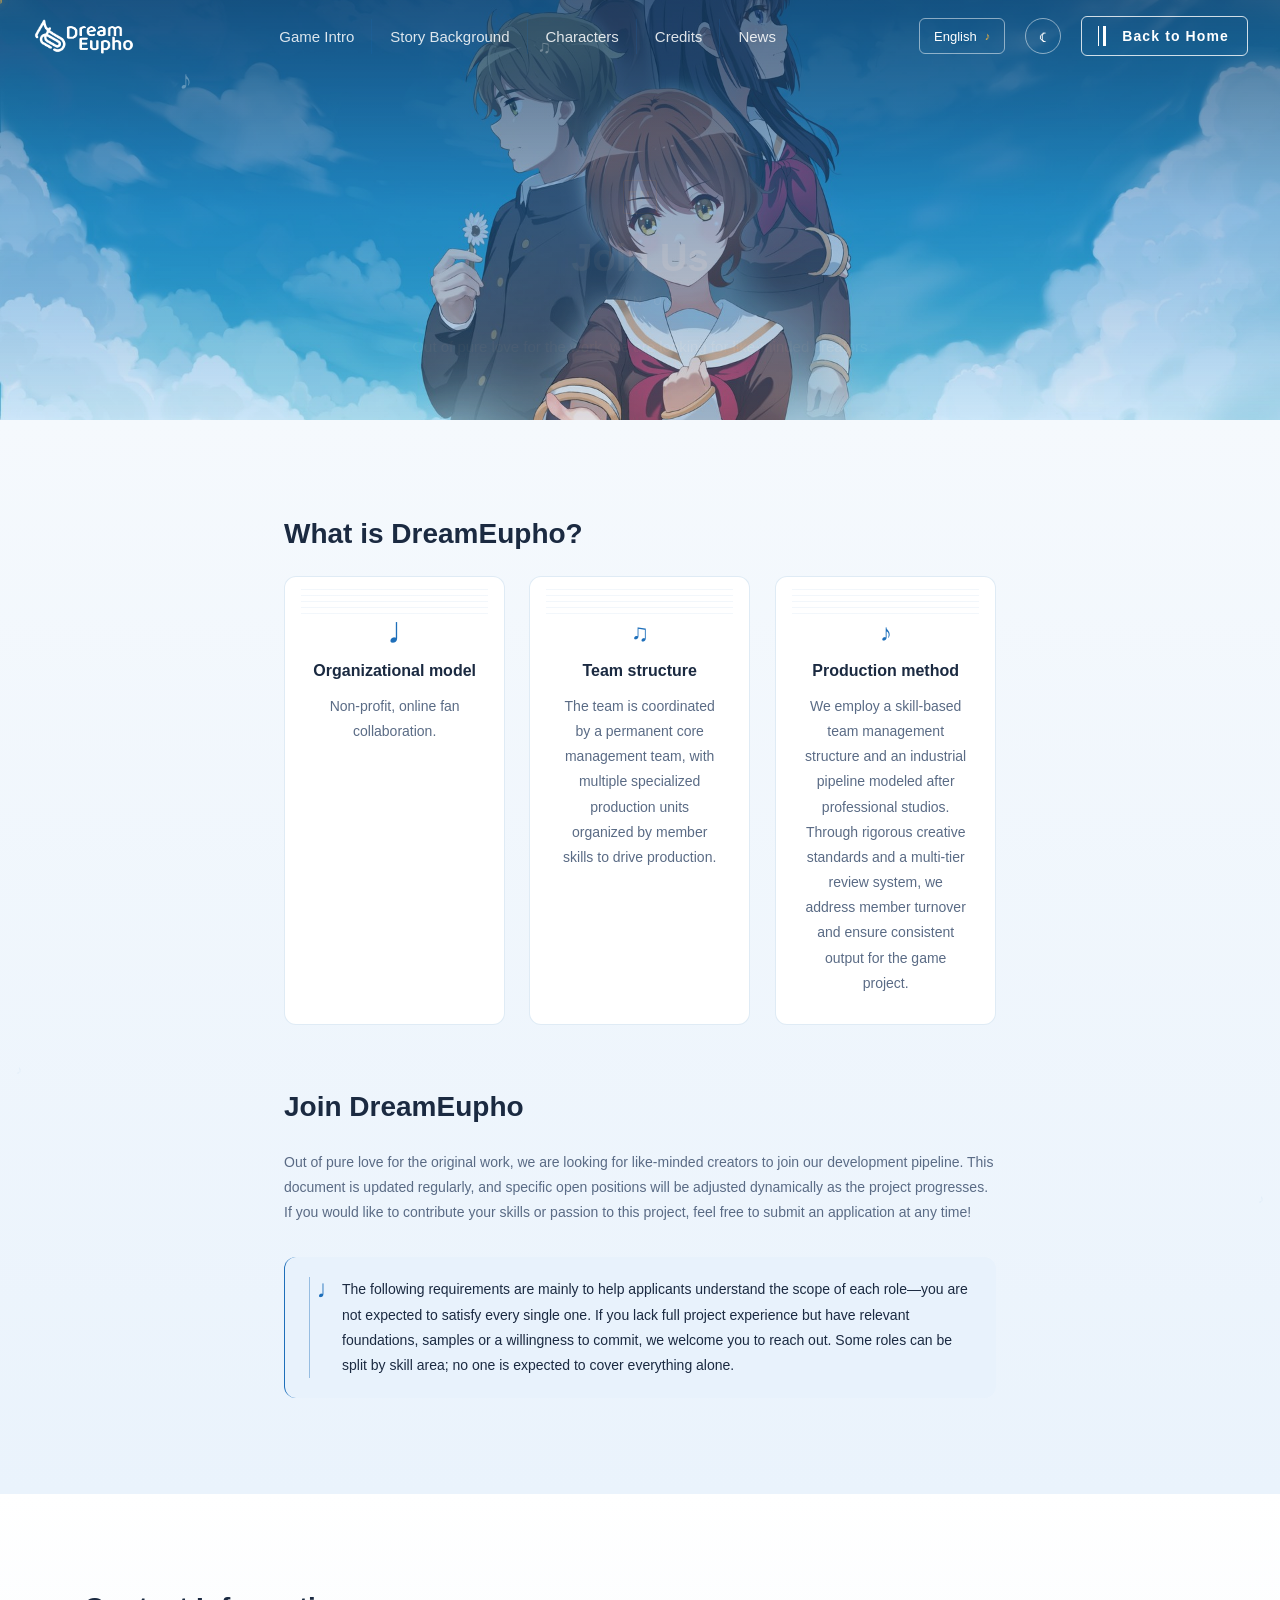
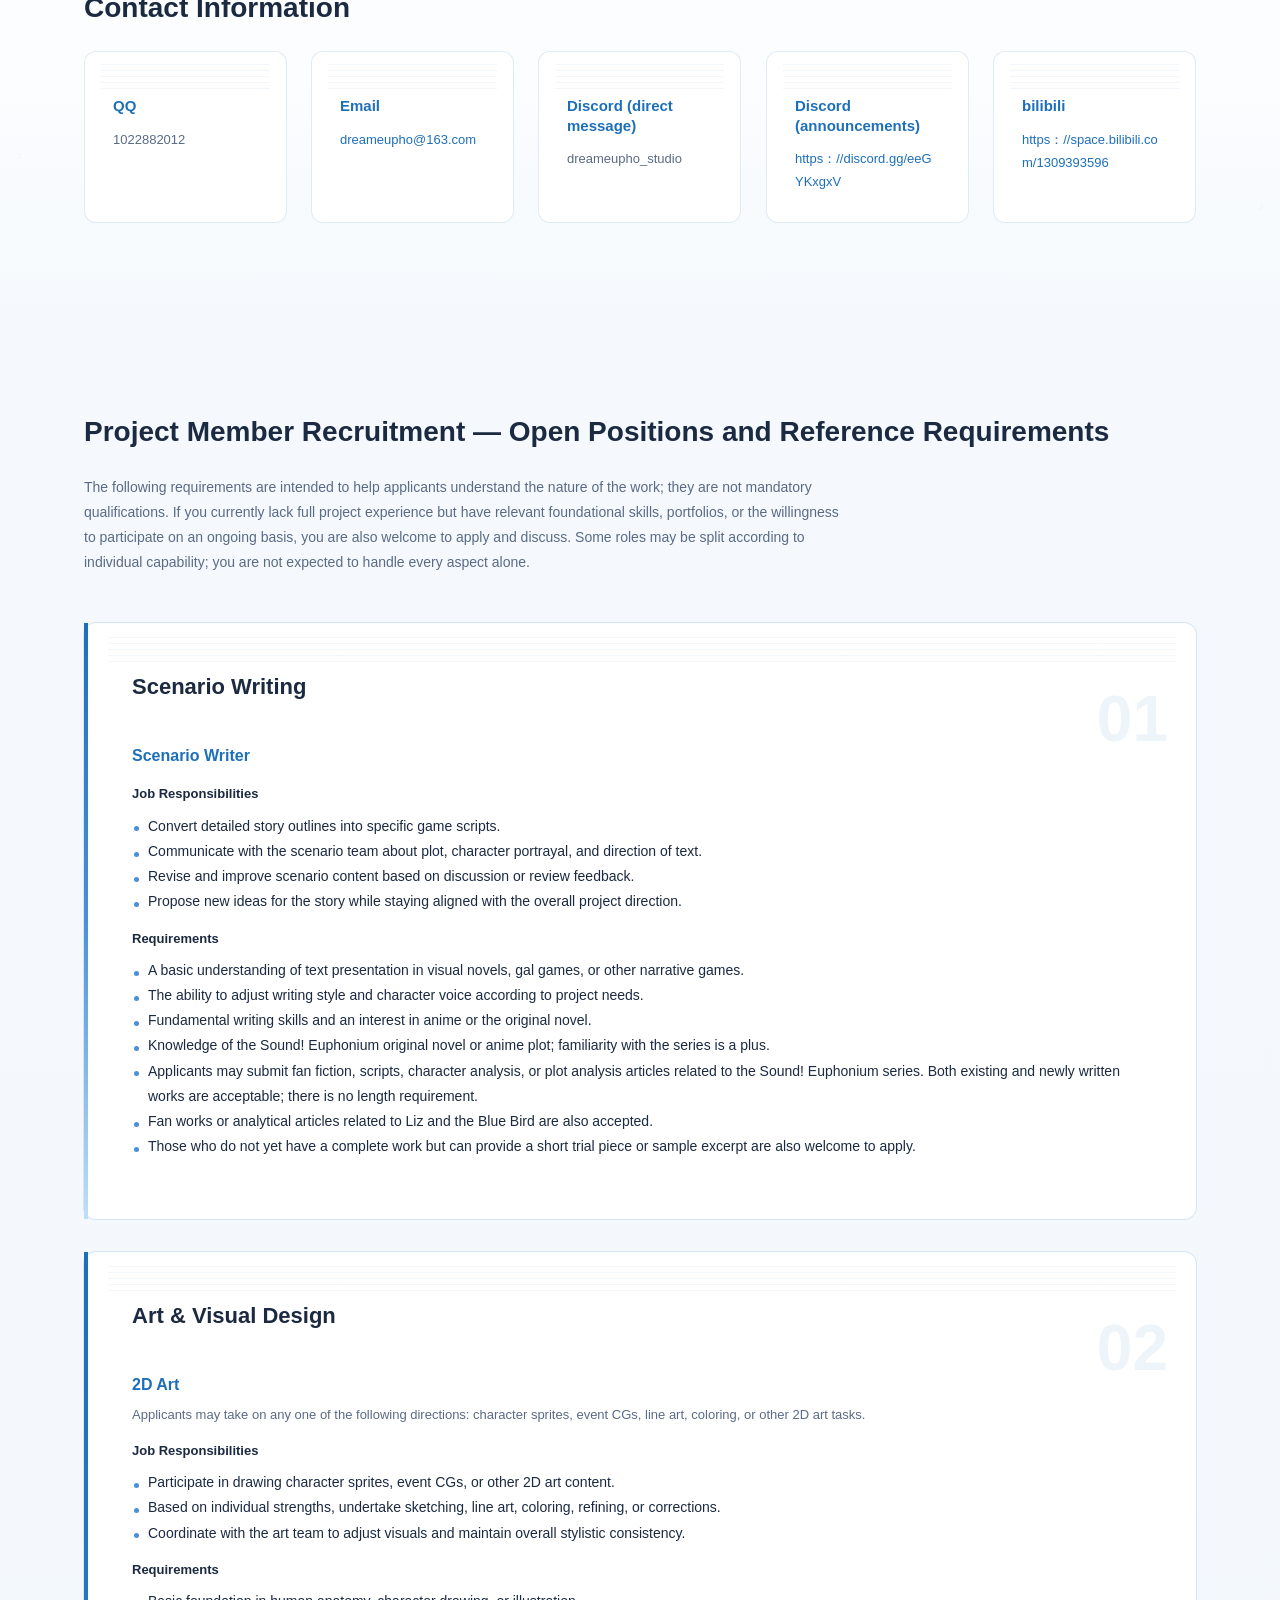
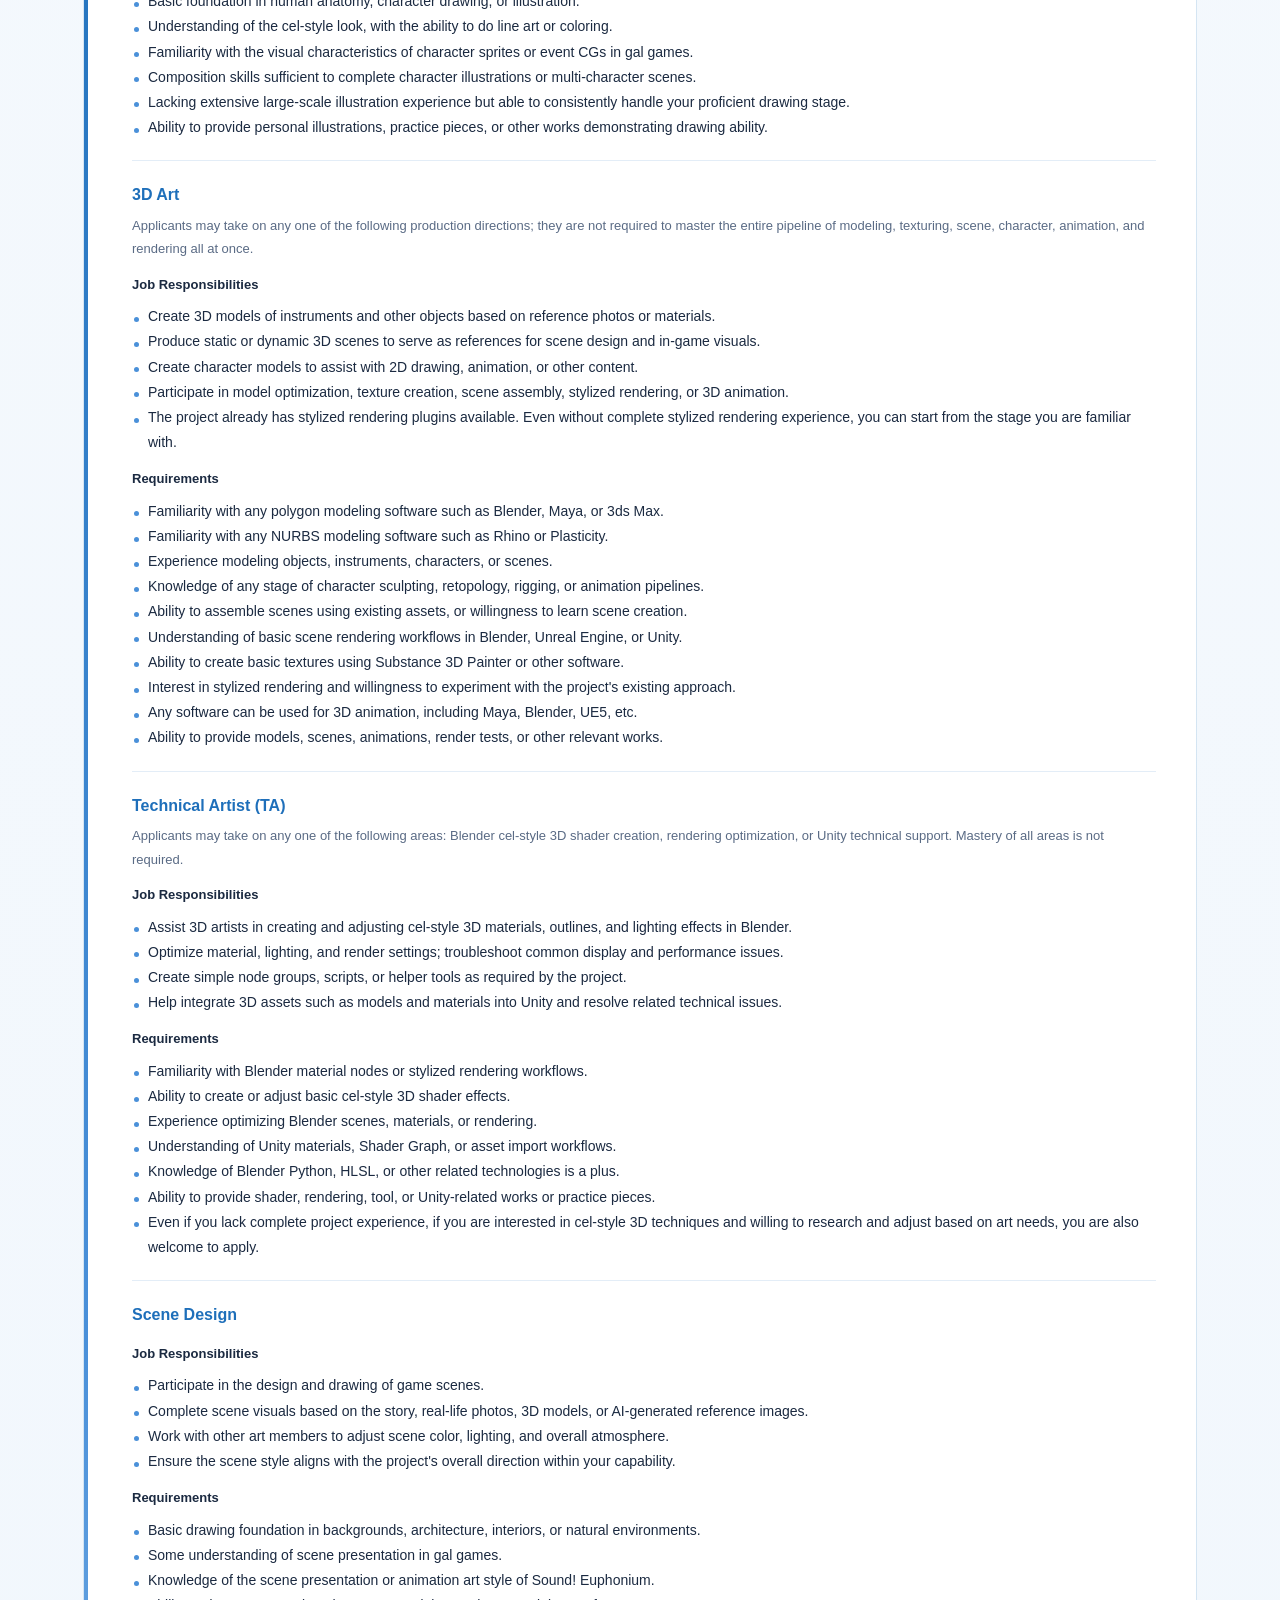
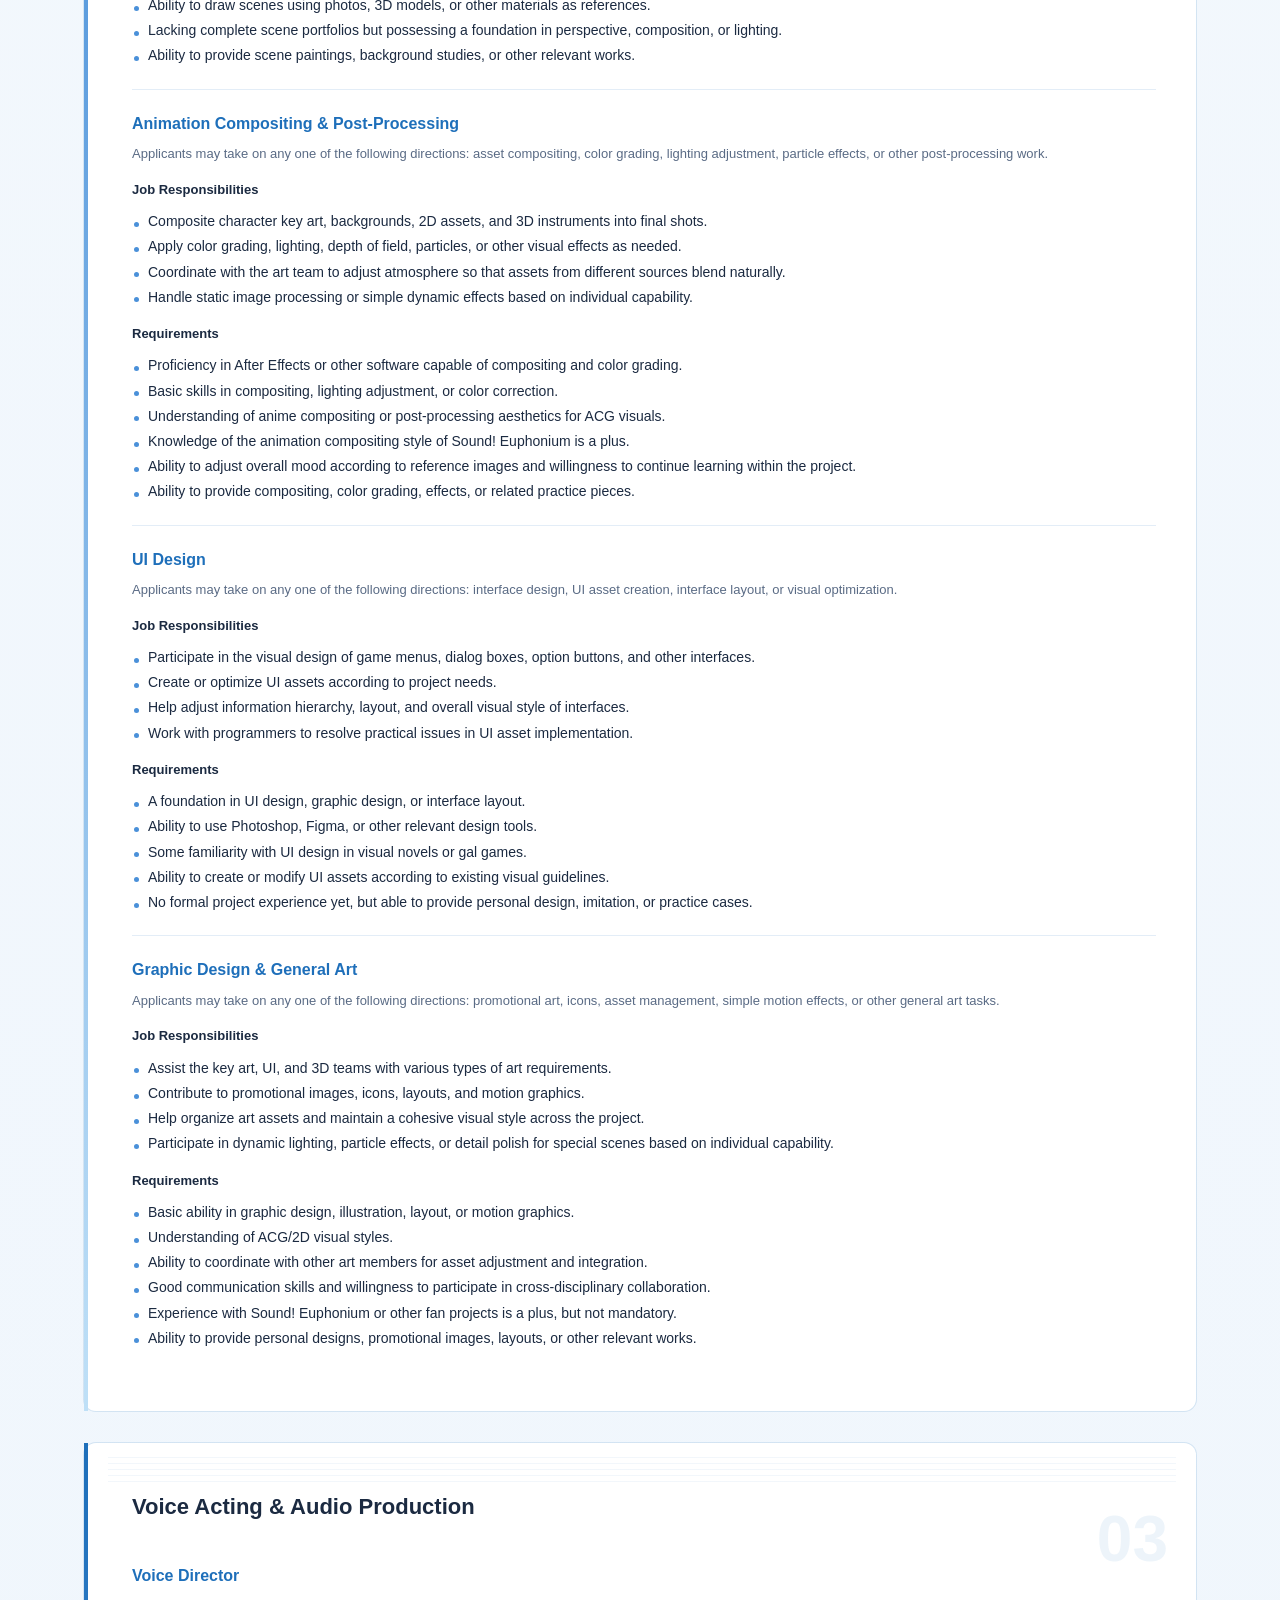
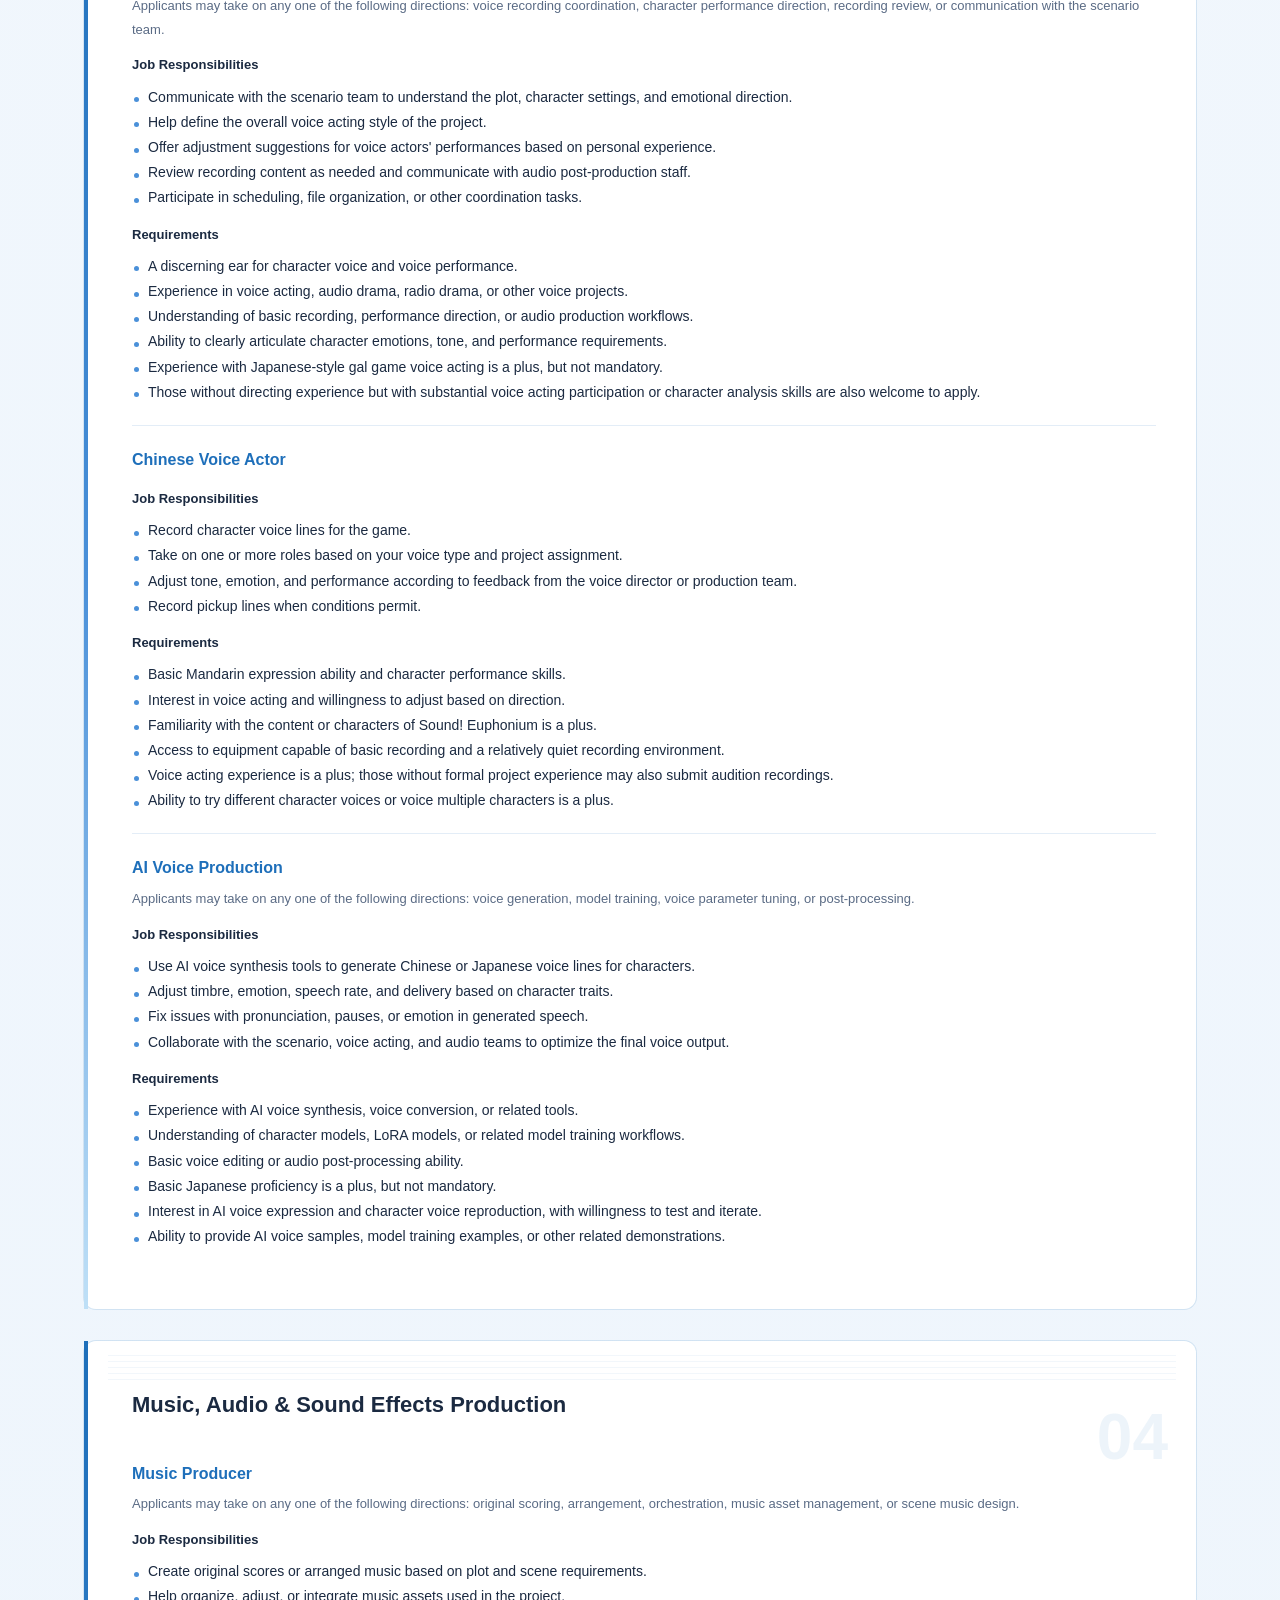
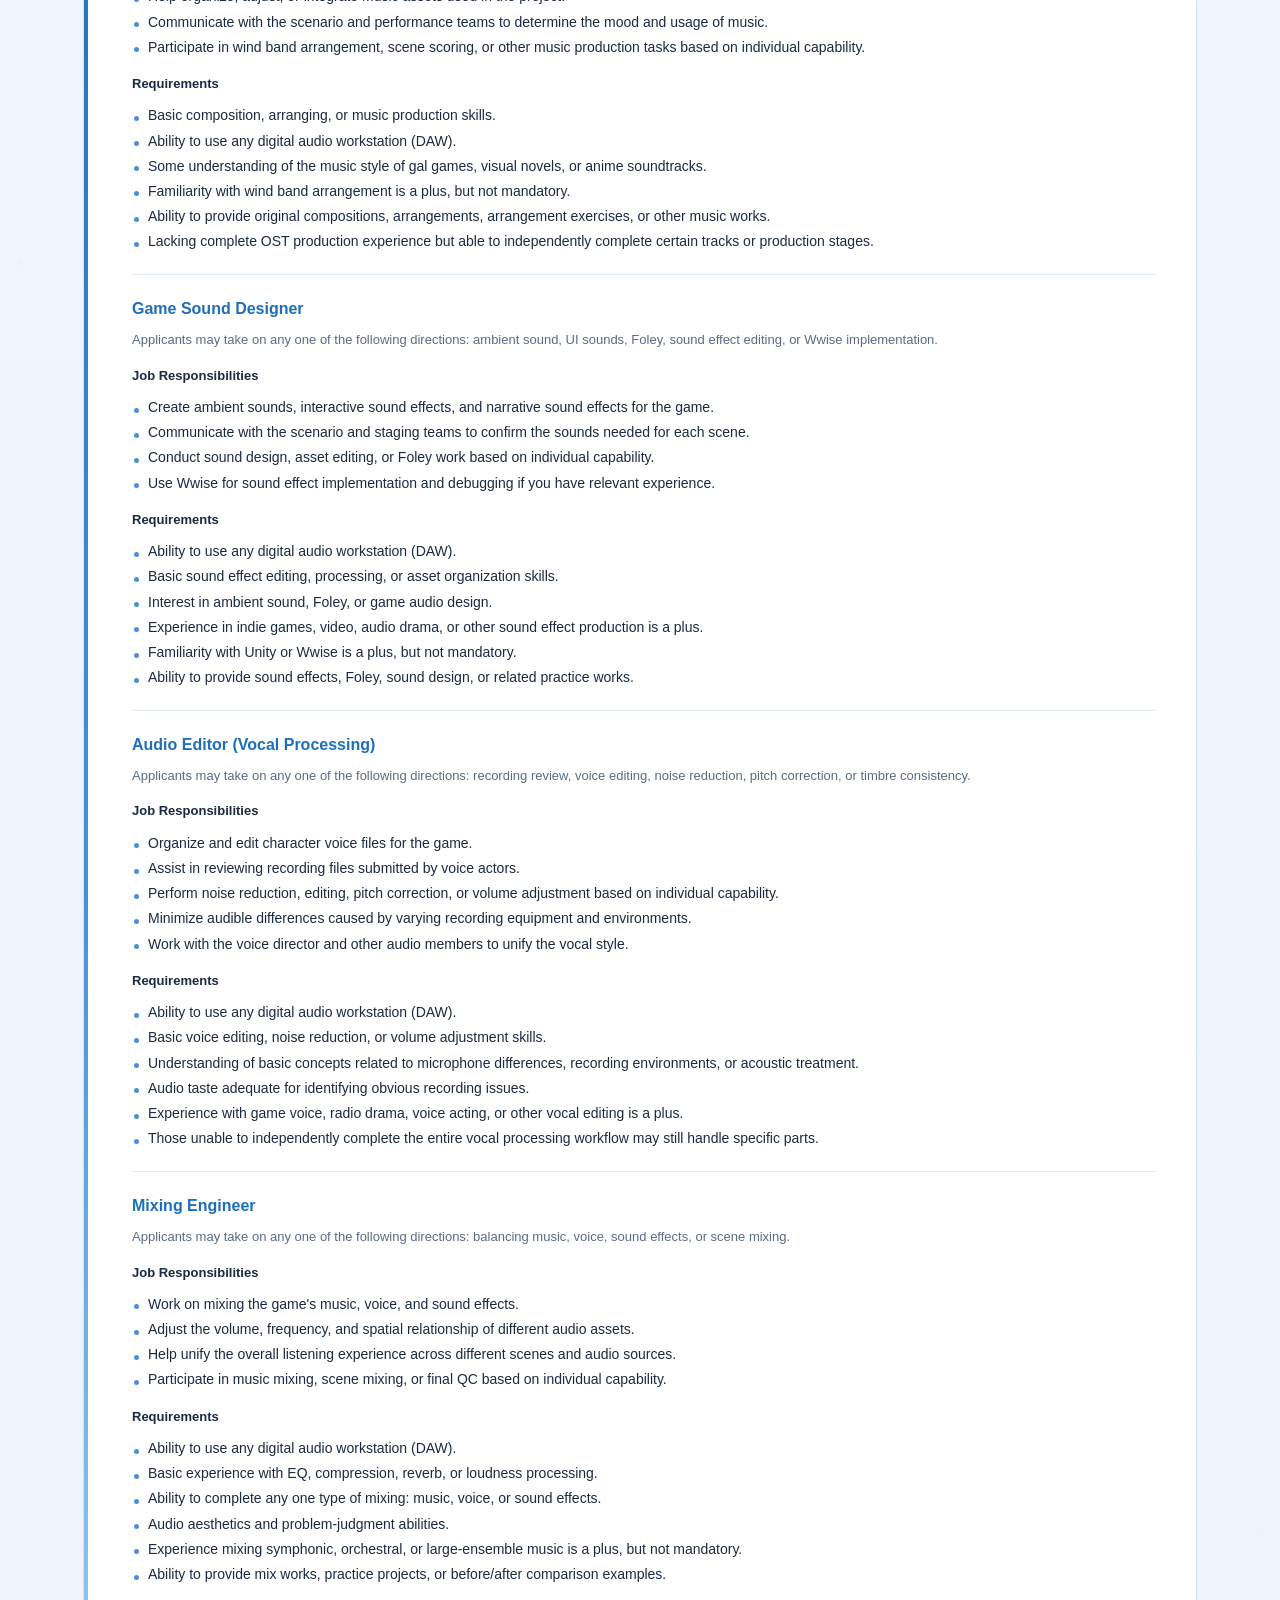
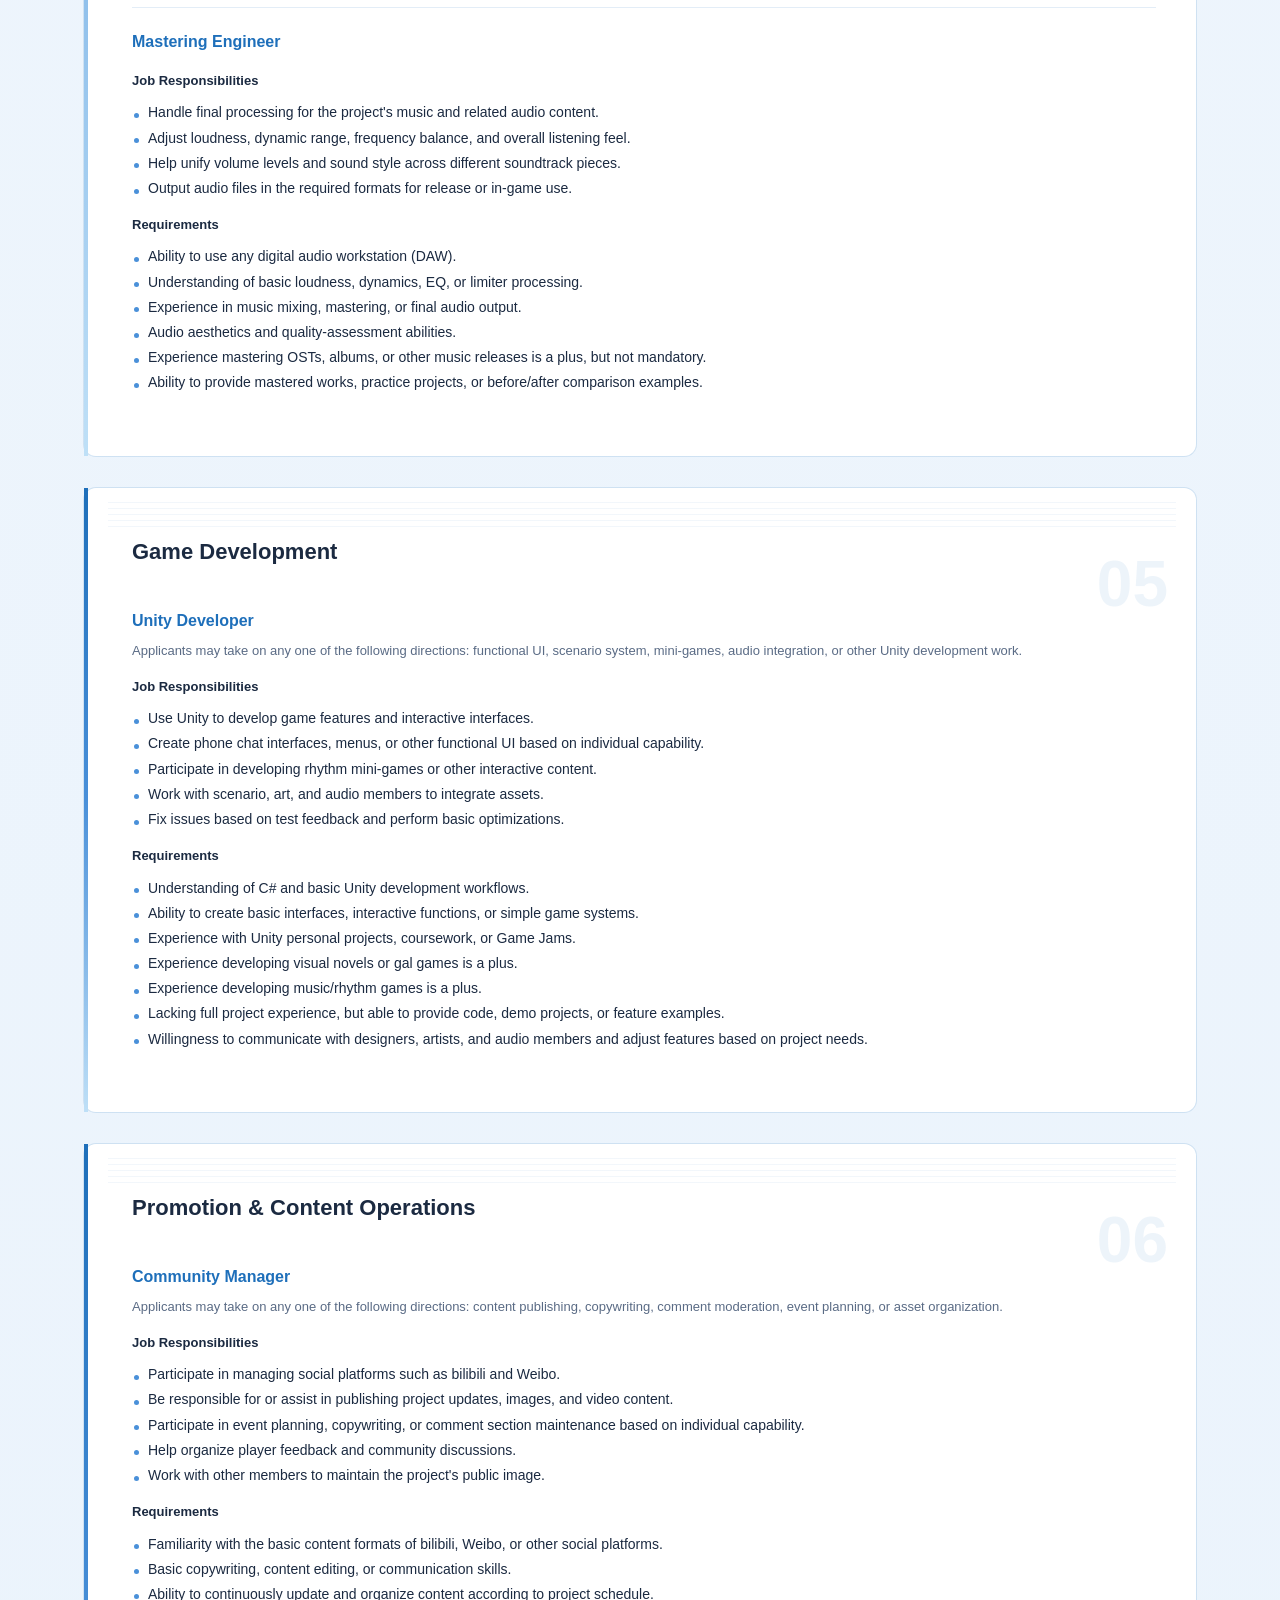
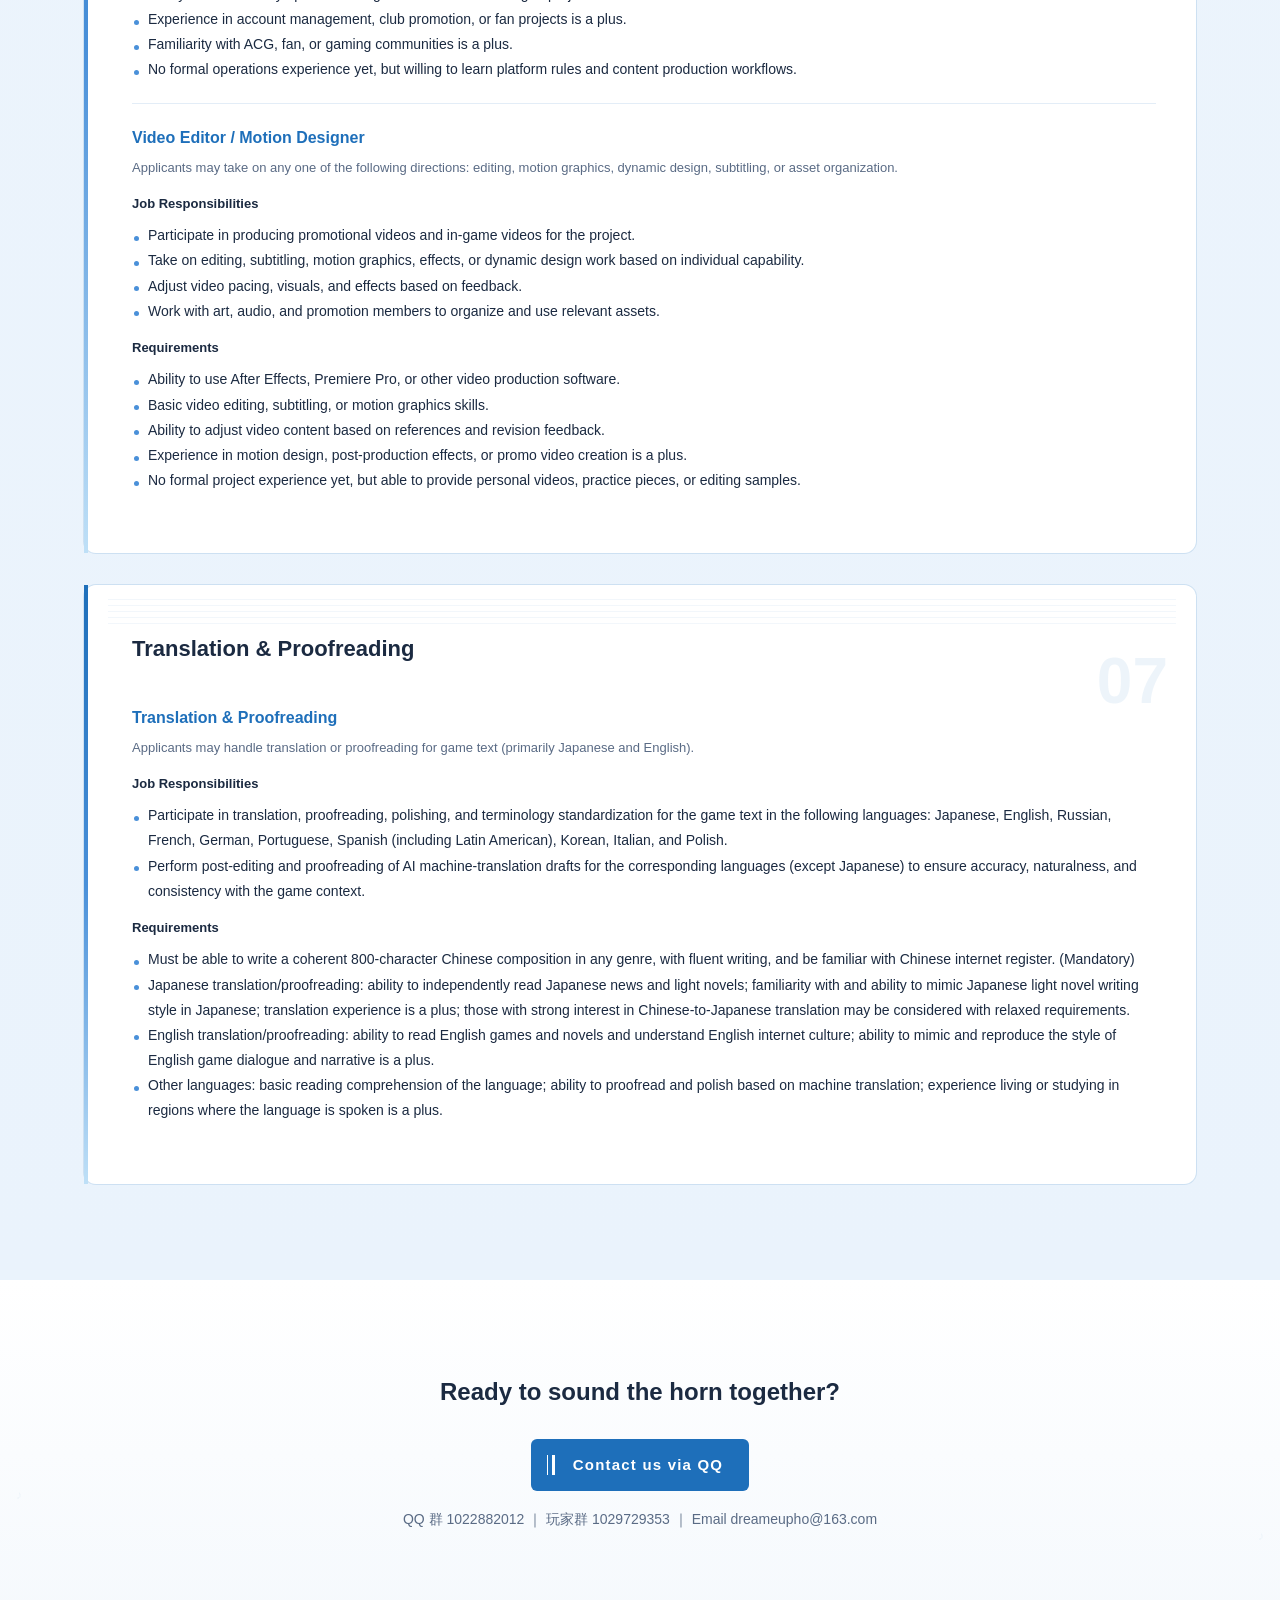
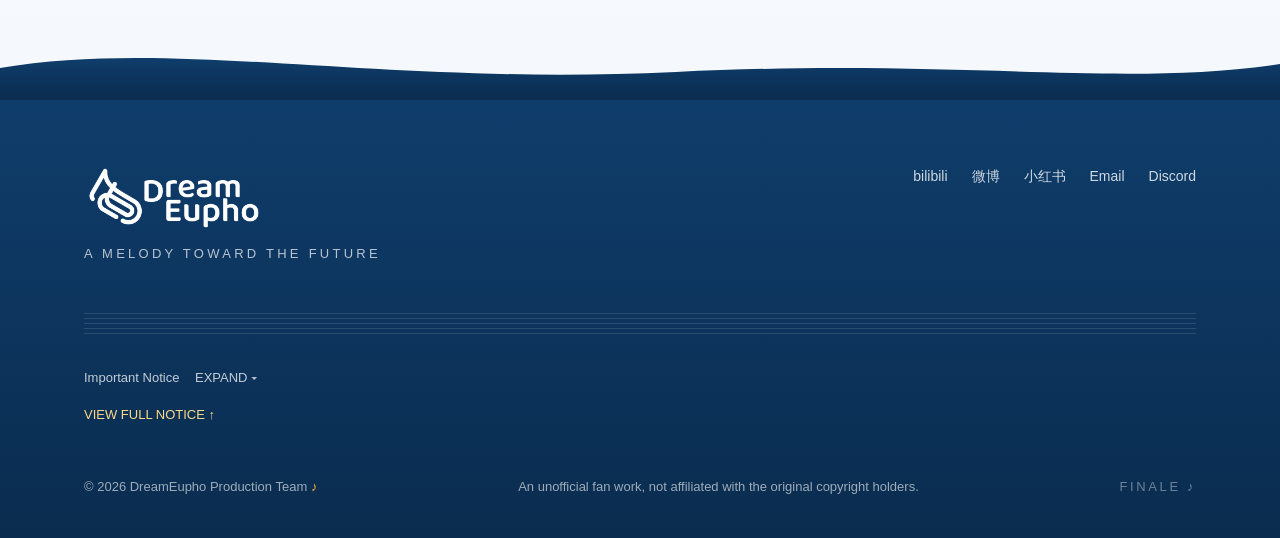
==== commit 64e50804: "Add geo language detection, EN character assets, dark mode, wishlist feature, hero wishlist CTA" ====
--- a/recruit.html
+++ b/recruit.html
@@ -36,6 +36,7 @@
         </button>
         <div class="mlang-panel" role="listbox" aria-label="Language"></div>
       </div>
+      <button class="theme-toggle" type="button" aria-label="切换主题"><span class="tt-sun" aria-hidden="true">☀</span><span class="tt-moon" aria-hidden="true">☾</span></button>
       <a href="index.html" class="btn btn-primary nav-cta"><span data-ri18n="backHome">返回首页</span></a>
       <button class="hamburger" id="hamburger" aria-label="打开菜单" aria-expanded="false">
         <span class="bar"></span><span class="bar"></span><span class="h-note">♪</span>
@@ -71,6 +72,7 @@
         </button>
         <div class="mlang-panel" role="listbox" aria-label="Language"></div>
       </div>
+      <button class="theme-toggle" type="button" aria-label="切换主题"><span class="tt-sun" aria-hidden="true">☀</span><span class="tt-moon" aria-hidden="true">☾</span></button>
       <a href="index.html" class="btn btn-primary mm-join"><span data-ri18n="backHome">返回首页</span></a>
     </div>
     <svg class="mm-cloud" viewBox="0 0 1440 90" preserveAspectRatio="none" aria-hidden="true">
@@ -185,6 +187,7 @@
   </div>
 </footer>
 
+<script src="js/geo.js"></script>
 <script src="js/data.js?v=2"></script>
 <script src="js/main.js?v=2"></script>
 <script src="js/recruit-i18n.js?v=2"></script>
--- a/css/style.css
+++ b/css/style.css
@@ -33,7 +33,107 @@
 
   --r-card: 12px;
   --r-btn: 6px;
-}
+
+  /* 语义变量（light 默认，dark 覆盖） */
+  --bg-body: #F5F9FD;
+  --bg-section: linear-gradient(180deg, #F5F9FD 0%, #EAF3FC 100%);
+  --bg-section-alt: linear-gradient(180deg, #FFFFFF 0%, #F5F9FD 100%);
+  --bg-notice: linear-gradient(180deg, #F1F7FD 0%, #EAF3FC 100%);
+  --bg-card: #FFFFFF;
+  --bg-panel: #FFFFFF;
+  --border-card: rgba(30,111,186,0.14);
+  --border-strong: rgba(30,111,186,0.45);
+  --paper-bg: rgba(255,255,255,0.98);
+  --score-bg: rgba(232,242,252,0.85);
+  --tip-bg: #E8F2FC;
+  --hover-bg: rgba(232,242,252,0.6);
+  --staff-deco: rgba(30,111,186,0.15);
+  --mini-staff: rgba(30,111,186,0.2);
+  --head-bg-c: linear-gradient(180deg, #F5F9FD 0%, #F5F9FD 68%, rgba(245,249,253,0) 100%);
+  --head-bg-ca: linear-gradient(180deg, #FFFFFF 0%, #FFFFFF 68%, rgba(255,255,255,0) 100%);
+  --hero-shade: linear-gradient(105deg, rgba(15,61,107,0.55) 0%, rgba(15,61,107,0.25) 45%, transparent 70%);
+
+  /* 状态语义色（愿望单提示等） */
+  --success: #1E8E50;
+  --error: #C0392B;
+}
+
+/* ========== 黑暗模式「夜空音乐会」（prefers-color-scheme 跟随 + 手动切换） ========== */
+[data-theme="dark"] {
+  --blue: #6FAFEA;
+  --mist: #0B1526;
+  --ink: #E6EEF8;
+  --slate: #93A5C0;
+  --tag-bg: rgba(74,144,217,0.15);
+
+  --grad-sky: linear-gradient(180deg, #060D1A 0%, #0F3D6B 45%, #1E6FBA 80%, #0B1526 100%);
+  --grad-mist: linear-gradient(180deg, #132238 0%, #0B1526 100%);
+  --grad-night: linear-gradient(180deg, #0A1730, #060D1A);
+
+  --shadow-card: 0 4px 24px rgba(0,0,0,0.3);
+  --shadow-hover: 0 12px 40px rgba(0,0,0,0.45);
+  --shadow-cta: 0 6px 20px rgba(0,0,0,0.4);
+
+  --bg-body: #0B1526;
+  --bg-section: linear-gradient(180deg, #0E1B30 0%, #0B1526 100%);
+  --bg-section-alt: linear-gradient(180deg, #132238 0%, #0E1B30 100%);
+  --bg-notice: linear-gradient(180deg, #132238 0%, #0B1526 100%);
+  --bg-card: #132238;
+  --bg-panel: #132238;
+  --border-card: rgba(74,144,217,0.35);
+  --border-strong: rgba(74,144,217,0.65);
+  --paper-bg: rgba(19,34,56,0.98);
+  --score-bg: rgba(19,34,56,0.85);
+  --tip-bg: rgba(74,144,217,0.15);
+  --hover-bg: rgba(74,144,217,0.18);
+  --staff-deco: rgba(74,144,217,0.3);
+  --mini-staff: rgba(74,144,217,0.35);
+  --head-bg-c: linear-gradient(180deg, #0B1526 0%, #0B1526 68%, rgba(11,21,38,0) 100%);
+  --head-bg-ca: linear-gradient(180deg, #0E1B30 0%, #0E1B30 68%, rgba(14,27,48,0) 100%);
+  --hero-shade: linear-gradient(105deg, rgba(6,13,26,0.72) 0%, rgba(10,30,60,0.42) 45%, transparent 72%);
+
+  /* 状态语义色（深色版） */
+  --success: #58C77D;
+  --error: #F08080;
+}
+/* 人物卡信息条深色版（图片保持亮色，信息条/文字转深色） */
+[data-theme="dark"] .c-info {
+  background: linear-gradient(180deg, rgba(19,34,56,0) 0%, rgba(19,34,56,0.88) 68%, rgba(19,34,56,0.96) 100%);
+  color: var(--ink);
+}
+[data-theme="dark"] .c-name,
+[data-theme="dark"] .s-name { color: var(--ink); }
+[data-theme="dark"] .c-brief,
+[data-theme="dark"] .s-role,
+[data-theme="dark"] .mystery-tag { color: var(--slate); }
+[data-theme="dark"] .char-card.support .c-info { background: linear-gradient(180deg, rgba(19,34,56,0.1) 0%, rgba(19,34,56,0.9) 100%); }
+[data-theme="dark"] .char-card { background: var(--bg-card); }
+/* 主题切换按钮 */
+.theme-toggle {
+  display: inline-flex;
+  align-items: center;
+  justify-content: center;
+  width: 36px;
+  height: 36px;
+  border: 1px solid rgba(30,111,186,0.3);
+  border-radius: 50%;
+  background: transparent;
+  color: var(--blue);
+  font-size: 15px;
+  line-height: 1;
+  flex: none;
+  transition: border-color 0.2s ease, color 0.2s ease;
+}
+.theme-toggle:hover { border-color: var(--border-strong); }
+.theme-toggle .tt-sun { display: none; }
+.theme-toggle .tt-moon { display: inline; }
+[data-theme="dark"] .theme-toggle .tt-sun { display: inline; }
+[data-theme="dark"] .theme-toggle .tt-moon { display: none; }
+/* 导航透明态白描边、纸感态随主题 */
+.nav .theme-toggle { border-color: rgba(255,255,255,0.5); color: #FFFFFF; }
+.nav .theme-toggle:hover { border-color: rgba(255,255,255,0.85); }
+.nav.paper .theme-toggle { border-color: var(--border-card); color: var(--blue); }
+.nav.paper .theme-toggle:hover { border-color: var(--border-strong); }
 
 * { margin: 0; padding: 0; box-sizing: border-box; }
 
@@ -47,7 +147,7 @@
   font-size: 16px;
   line-height: 1.9;
   color: var(--ink);
-  background: var(--mist);
+  background: var(--bg-body);
   overflow-x: hidden;
 }
 
@@ -77,9 +177,9 @@
 .section {
   padding: 96px 0;
   position: relative;
-  background: linear-gradient(180deg, #F5F9FD 0%, #EAF3FC 100%);
-}
-.section-alt { background: linear-gradient(180deg, #FFFFFF 0%, #F5F9FD 100%); }
+  background: var(--bg-section);
+}
+.section-alt { background: var(--bg-section-alt); }
 /* 正文区淡音符氛围（左右各一，固定不漂移） */
 .section::before,
 .section::after {
@@ -191,6 +291,9 @@
 /* 深蓝底上的白色描边次按钮 */
 .btn-ghost-white { border: 1px solid rgba(255,255,255,0.45); color: var(--white); background: transparent; }
 .btn-ghost-white:hover { background: rgba(255,255,255,0.15); }
+/* 金色愿望单按钮（Hero 内暖色 CTA，深浅模式通用） */
+.btn-gold { border: 1.5px solid var(--gold); color: var(--gold); background: transparent; text-shadow: 0 1px 8px rgba(15,61,107,0.45); }
+.btn-gold:hover { background: var(--gold); color: var(--ink); text-shadow: none; }
 /* 音符 hover 颤音 */
 .btn .note { display: inline-block; font-style: normal; color: var(--gold); }
 .btn:hover .note { animation: vibrato 0.3s ease 2; }
@@ -203,8 +306,8 @@
 /* ---------- 4. C.2 乐谱纸卡片 ---------- */
 .card {
   position: relative;
-  background: var(--white);
-  border: 1px solid rgba(30,111,186,0.14);
+  background: var(--bg-card);
+  border: 1px solid var(--border-card);
   border-radius: var(--r-card);
   padding: 44px 28px 28px;
   transition: border-color 0.25s ease, transform 0.25s ease;
@@ -234,7 +337,7 @@
   transition: opacity 0.2s ease;
   pointer-events: none;
 }
-.card:hover { border-color: rgba(30,111,186,0.45); transform: translateY(-2px); }
+.card:hover { border-color: var(--border-strong); transform: translateY(-2px); }
 .card:hover::before { background-image: repeating-linear-gradient(to bottom, rgba(30,111,186,0.12) 0 1px, transparent 1px 6px); }
 .card:hover::after { opacity: 1; animation: vibrato 0.3s ease 2; }
 
@@ -341,7 +444,7 @@
 .nav .hamburger .h-note { color: var(--gold); }
 
 /* 滚动后纸感态（白纸谱架） */
-.nav.paper { background: rgba(255,255,255,0.98); }
+.nav.paper { background: var(--paper-bg); }
 .nav.paper::after {
   content: "";
   position: absolute;
@@ -391,6 +494,8 @@
 }
 /* 纸感态：白底上反色为墨色标识 */
 .nav.paper .nav-logo img { filter: invert(1); }
+/* 深色模式：纸感态背景为深色，logo 保持白色（不反色） */
+[data-theme="dark"] .nav.paper .nav-logo img { filter: none; }
 
 /* 链接区——小节化 */
 .nav-links { display: flex; align-items: center; margin: 0 auto; }
@@ -513,7 +618,7 @@
 .mobile-menu.open { opacity: 1; visibility: visible; }
 .mm-panel {
   position: relative;
-  background: var(--white);
+  background: var(--bg-panel);
   box-shadow: var(--shadow-hover);
   transform: translateY(-102%);
   transition: transform 0.35s cubic-bezier(0.22, 1, 0.36, 1);
@@ -652,7 +757,7 @@
 }
 .hero-shade {
   position: absolute; inset: 0;
-  background: linear-gradient(105deg, rgba(15,61,107,0.55) 0%, rgba(15,61,107,0.25) 45%, transparent 70%);
+  background: var(--hero-shade);
 }
 .hero-note {
   position: absolute;
@@ -755,8 +860,8 @@
   z-index: 6;
   margin-bottom: 20px;
 }
-#characters .score-head { background: linear-gradient(180deg, #F5F9FD 0%, #F5F9FD 68%, rgba(245,249,253,0) 100%); }
-#credits .score-head { background: linear-gradient(180deg, #FFFFFF 0%, #FFFFFF 68%, rgba(255,255,255,0) 100%); }
+#characters .score-head { background: var(--head-bg-c); }
+#credits .score-head { background: var(--head-bg-ca); }
 .score-stage {
   position: relative;
   max-width: 960px;
@@ -770,7 +875,7 @@
   top: 50%;
   transform: translateY(-50%) scaleX(0);
   height: 41px;
-  background-image: repeating-linear-gradient(to bottom, rgba(30,111,186,0.15) 0 1px, transparent 1px 10px);
+  background-image: repeating-linear-gradient(to bottom, var(--staff-deco) 0 1px, transparent 1px 10px);
   transform-origin: left center;
   transition: transform 0.45s ease-out;
 }
@@ -793,7 +898,7 @@
   width: 28px; height: 28px;
   border: 1px solid var(--blue);
   border-radius: 2px;
-  background: var(--white);
+  background: var(--bg-card);
   font-family: var(--font-en);
   font-size: 13px;
   font-weight: 700;
@@ -839,7 +944,7 @@
   font-weight: 900;
   line-height: 1.25;
   color: var(--ink);
-  background: rgba(232,242,252,0.85);
+  background: var(--score-bg);
   border-radius: 8px;
   padding: 6px 18px;
 }
@@ -978,14 +1083,14 @@
 }
 .char-card {
   position: relative;
-  background: var(--white);
+  background: var(--bg-card);
   border-radius: var(--r-card);
   overflow: hidden;
   border: 1px solid transparent;
   transition: border-color 0.25s ease, transform 0.25s ease;
   will-change: transform;
 }
-.char-card:hover { border-color: rgba(30,111,186,0.45); transform: translateY(-2px); }
+.char-card:hover { border-color: var(--border-strong); transform: translateY(-2px); }
 
 .char-card .c-photo { position: relative; overflow: hidden; }
 .char-card .c-photo img {
@@ -1015,7 +1120,7 @@
   top: 14px;
   left: 24px; right: 24px;
   height: 11px;
-  background-image: repeating-linear-gradient(to bottom, rgba(30,111,186,0.2) 0 1px, transparent 1px 5px);
+  background-image: repeating-linear-gradient(to bottom, var(--mini-staff) 0 1px, transparent 1px 5px);
   opacity: 0.6;
   pointer-events: none;
 }
@@ -1067,7 +1172,7 @@
   flex: 1;
   height: 49px;
   max-width: 320px;
-  background-image: repeating-linear-gradient(to bottom, rgba(30,111,186,0.15) 0px, rgba(30,111,186,0.15) 1px, transparent 1px, transparent 12px);
+  background-image: repeating-linear-gradient(to bottom, var(--staff-deco) 0px, var(--staff-deco) 1px, transparent 1px, transparent 12px);
 }
 .staff-divider .sd-note { font-size: 16px; color: var(--gold); line-height: 1; }
 
@@ -1141,7 +1246,7 @@
   transition: background 0.25s ease;
 }
 .news-row:first-child { border-top: 1px solid rgba(30,111,186,0.1); }
-.news-row:hover { background: rgba(232,242,252,0.6); }
+.news-row:hover { background: var(--hover-bg); }
 .news-row[href] { cursor: pointer; }
 
 .nr-date { width: 60px; flex: none; }
@@ -1191,7 +1296,7 @@
 .news-more { text-align: center; margin-top: 40px; }
 
 /* ---------- 17. 重要声明（乐谱纸卡片） ---------- */
-.notice-section { background: linear-gradient(180deg, #F1F7FD 0%, #EAF3FC 100%); }
+.notice-section { background: var(--bg-notice); }
 .notice-cards {
   display: grid;
   grid-template-columns: repeat(3, 1fr);
@@ -1203,11 +1308,70 @@
 .notice-card h3 { font-size: 16px; font-weight: 700; margin-bottom: 12px; }
 .notice-card p { font-size: 14px; line-height: 1.8; color: var(--slate); }
 
-/* ---------- 18. 招募 CTA（保留 v2 浅色浮起面板） ---------- */
+/* ---------- 17.5 愿望单 / 发售通知 ---------- */
+.wishlist-form {
+  max-width: 560px;
+  margin: 0 auto;
+}
+.wl-label {
+  display: block;
+  font-size: 14px;
+  font-weight: 700;
+  letter-spacing: 0.06em;
+  color: var(--ink);
+  margin-bottom: 12px;
+}
+.wl-row {
+  display: flex;
+  gap: 12px;
+  align-items: stretch;
+}
+.wl-input {
+  flex: 1 1 auto;
+  min-width: 0;
+  height: 48px;
+  padding: 0 18px;
+  border: 1px solid var(--border-strong);
+  border-radius: var(--r-btn);
+  background: var(--bg-card);
+  color: var(--ink);
+  font-family: var(--font-en);
+  font-size: 15px;
+  transition: border-color 0.2s ease, box-shadow 0.2s ease;
+}
+.wl-input:focus {
+  outline: none;
+  border-color: var(--blue);
+  box-shadow: 0 0 0 3px rgba(30,111,186,0.18);
+}
+[data-theme="dark"] .wl-input:focus {
+  box-shadow: 0 0 0 3px rgba(74,144,217,0.25);
+}
+.wl-input::placeholder { color: var(--slate); opacity: 0.7; }
+.wl-hint {
+  font-size: 13px;
+  letter-spacing: 0.03em;
+  color: var(--slate);
+  margin-top: 12px;
+}
+/* 就地状态提示：成功绿 / 错误红（CSS 变量） */
+.wl-msg {
+  min-height: 22px;
+  margin-top: 14px;
+  font-size: 14px;
+  font-weight: 700;
+  line-height: 1.5;
+}
+.wl-msg.success { color: var(--success); }
+.wl-msg.error { color: var(--error); }
+/* 提交中：按钮禁用态 */
+.btn[disabled] { opacity: 0.6; cursor: wait; }
+
+/* ---------- 18. 招募 CTA（深蓝渐变底 + 浅色浮起面板，无背景素材图） ---------- */
 .cta {
   position: relative;
   overflow: hidden;
-  background: url("../assets/img/hero/hero-recruit.jpg") center / cover no-repeat;
+  background: var(--grad-night);
   padding: 96px 0;
 }
 /* 深蓝底白色 6% 五线谱纹理 */
@@ -1219,15 +1383,11 @@
   background-image: repeating-linear-gradient(to bottom, rgba(255,255,255,0.06) 0 1px, transparent 1px 12px);
   pointer-events: none;
 }
-.cta-mask {
-  position: absolute; inset: 0;
-  background: rgba(15,61,107,0.55);
-}
-/* CTA 漂浮音符 */
+/* CTA 漂浮音符（深蓝底上调亮可见） */
 .cta-note {
   position: absolute;
   z-index: 2;
-  color: rgba(255,255,255,0.15);
+  color: rgba(255,255,255,0.3);
   font-size: 18px;
   line-height: 1;
   pointer-events: none;
@@ -1344,9 +1504,9 @@
   gap: 8px;
   height: 36px;
   padding: 0 14px;
-  border: 1px solid rgba(30,111,186,0.3);
+  border: 1px solid var(--border-card);
   border-radius: 6px;
-  background: var(--white);
+  background: var(--bg-panel);
   font-family: var(--font-cn);
   font-size: 13px;
   font-weight: 500;
@@ -1363,8 +1523,8 @@
   min-width: 224px;
   max-height: 360px;
   overflow-y: auto;
-  background: var(--white);
-  border: 1px solid rgba(30,111,186,0.14);
+  background: var(--bg-panel);
+  border: 1px solid var(--border-card);
   border-radius: 6px;
   box-shadow: var(--shadow-hover);
   padding: 6px;
@@ -1471,7 +1631,7 @@
   display: flex;
   gap: 12px;
   align-items: flex-start;
-  background: var(--tag-bg);
+  background: var(--tip-bg);
   border-left: 1px solid var(--blue);
   border-radius: var(--r-card);
   padding: 20px 24px;
@@ -1502,7 +1662,7 @@
 .job-list { display: flex; flex-direction: column; gap: 32px; margin-top: 48px; }
 .job-card {
   position: relative;
-  background: var(--white);
+  background: var(--bg-card);
   border-radius: var(--r-card);
   border-left: 4px solid transparent;
   border-image: linear-gradient(180deg, #1E6FBA, #4A90D9, #BFE0F7) 1;
@@ -1512,7 +1672,7 @@
   overflow: hidden;
   transition: box-shadow 0.25s ease, transform 0.25s ease;
 }
-.job-card:hover { box-shadow: 0 0 0 1px rgba(30,111,186,0.45); transform: translateY(-2px); }
+.job-card:hover { box-shadow: 0 0 0 1px var(--border-strong); transform: translateY(-2px); }
 /* 页眉谱线带 + 金♪（与乐谱纸一致） */
 .job-card::before {
   content: "";
@@ -1587,6 +1747,10 @@
   /* 移动端关闭粘性页头（小屏观感不佳） */
   #characters .score-head,
   #credits .score-head { position: static; background: none; margin-bottom: 32px; }
+  /* 愿望单：窄屏纵向排列 */
+  /* 愿望单移动端：输入框与按钮纵向排列 */
+  .wl-row { flex-direction: column; }
+  .wl-row .btn { width: 100%; }
   .hero-sub { font-size: 15px; }
   .hero-content { padding-top: 63px; }
   .hero-content > * { max-width: 100%; }
